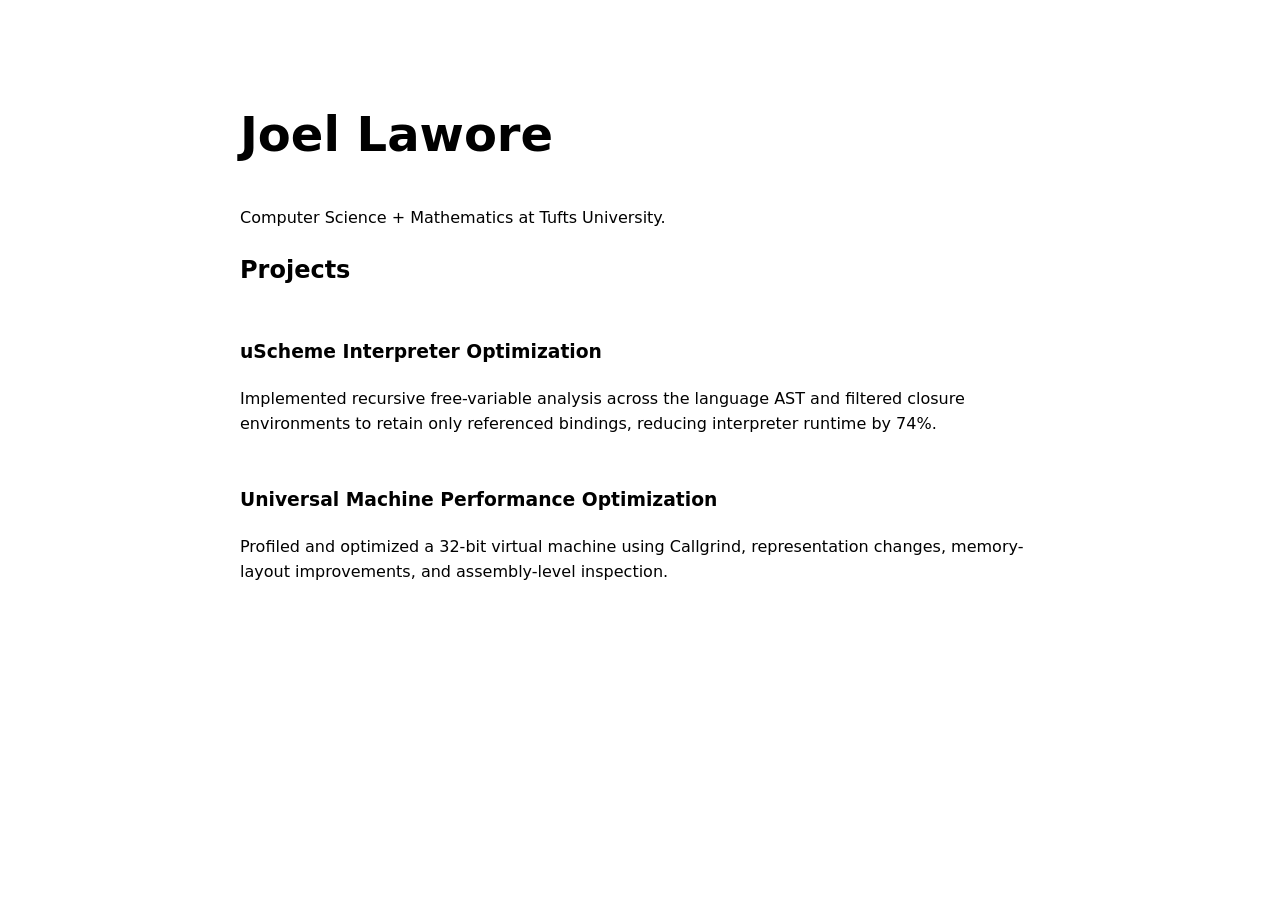
==== index.html @ f73a556d "Create portfolio site" ====
<!DOCTYPE html>
<html lang="en">
<head>
    <meta charset="UTF-8">
    <meta name="viewport" content="width=device-width, initial-scale=1.0">
    <title>Joel Lawore</title>
    <link rel="stylesheet" href="styles.css">
</head>

<body>
    <main>
        <h1>Joel Lawore</h1>
        <p>Computer Science + Mathematics at Tufts University.</p>

        <h2>Projects</h2>

        <article>
            <h3>uScheme Interpreter Optimization</h3>
            <p>
                Implemented recursive free-variable analysis across the language
                AST and filtered closure environments to retain only referenced
                bindings, reducing interpreter runtime by 74%.
            </p>
        </article>

        <article>
            <h3>Universal Machine Performance Optimization</h3>
            <p>
                Profiled and optimized a 32-bit virtual machine using Callgrind,
                representation changes, memory-layout improvements, and
                assembly-level inspection.
            </p>
        </article>
    </main>
</body>
</html>
---- styles.css ----
body {
    font-family: system-ui, sans-serif;
    max-width: 800px;
    margin: 0 auto;
    padding: 64px 24px;
    line-height: 1.6;
}

h1 {
    font-size: 3rem;
}

article {
    margin: 48px 0;
}
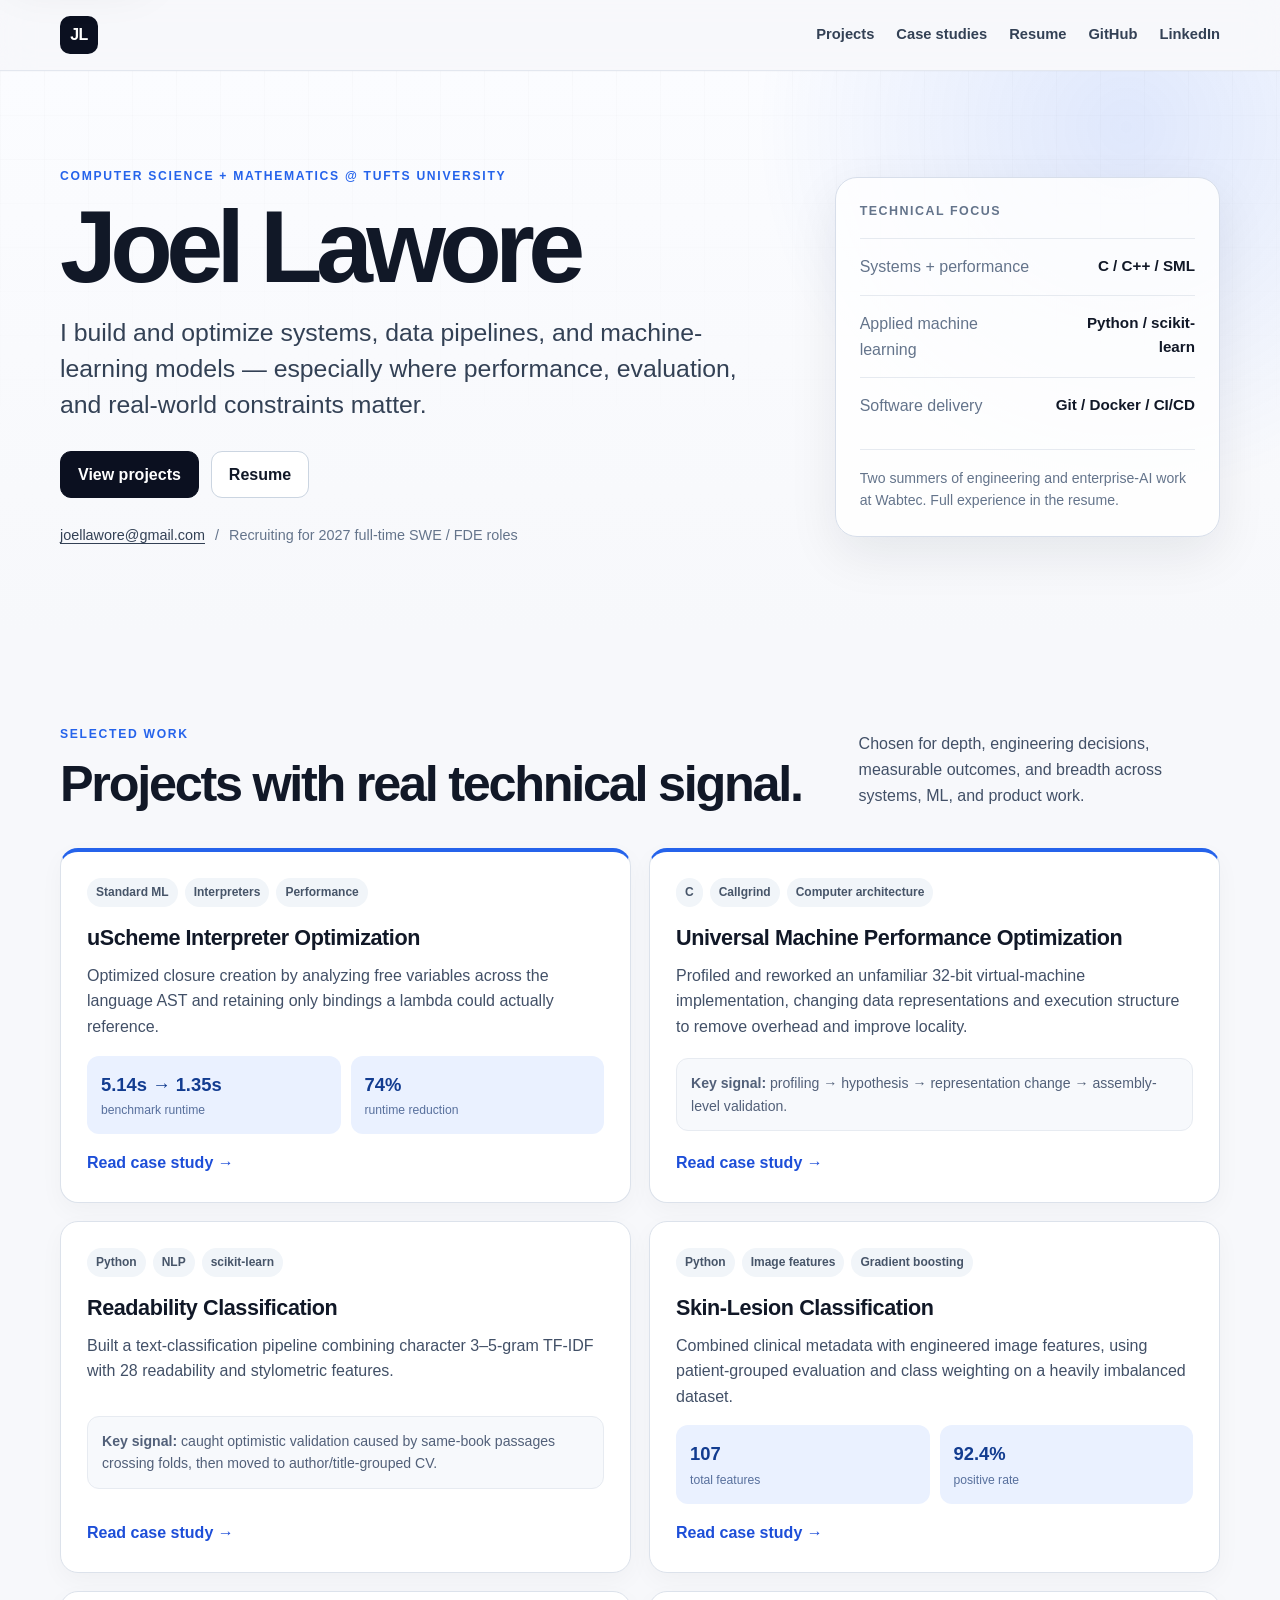
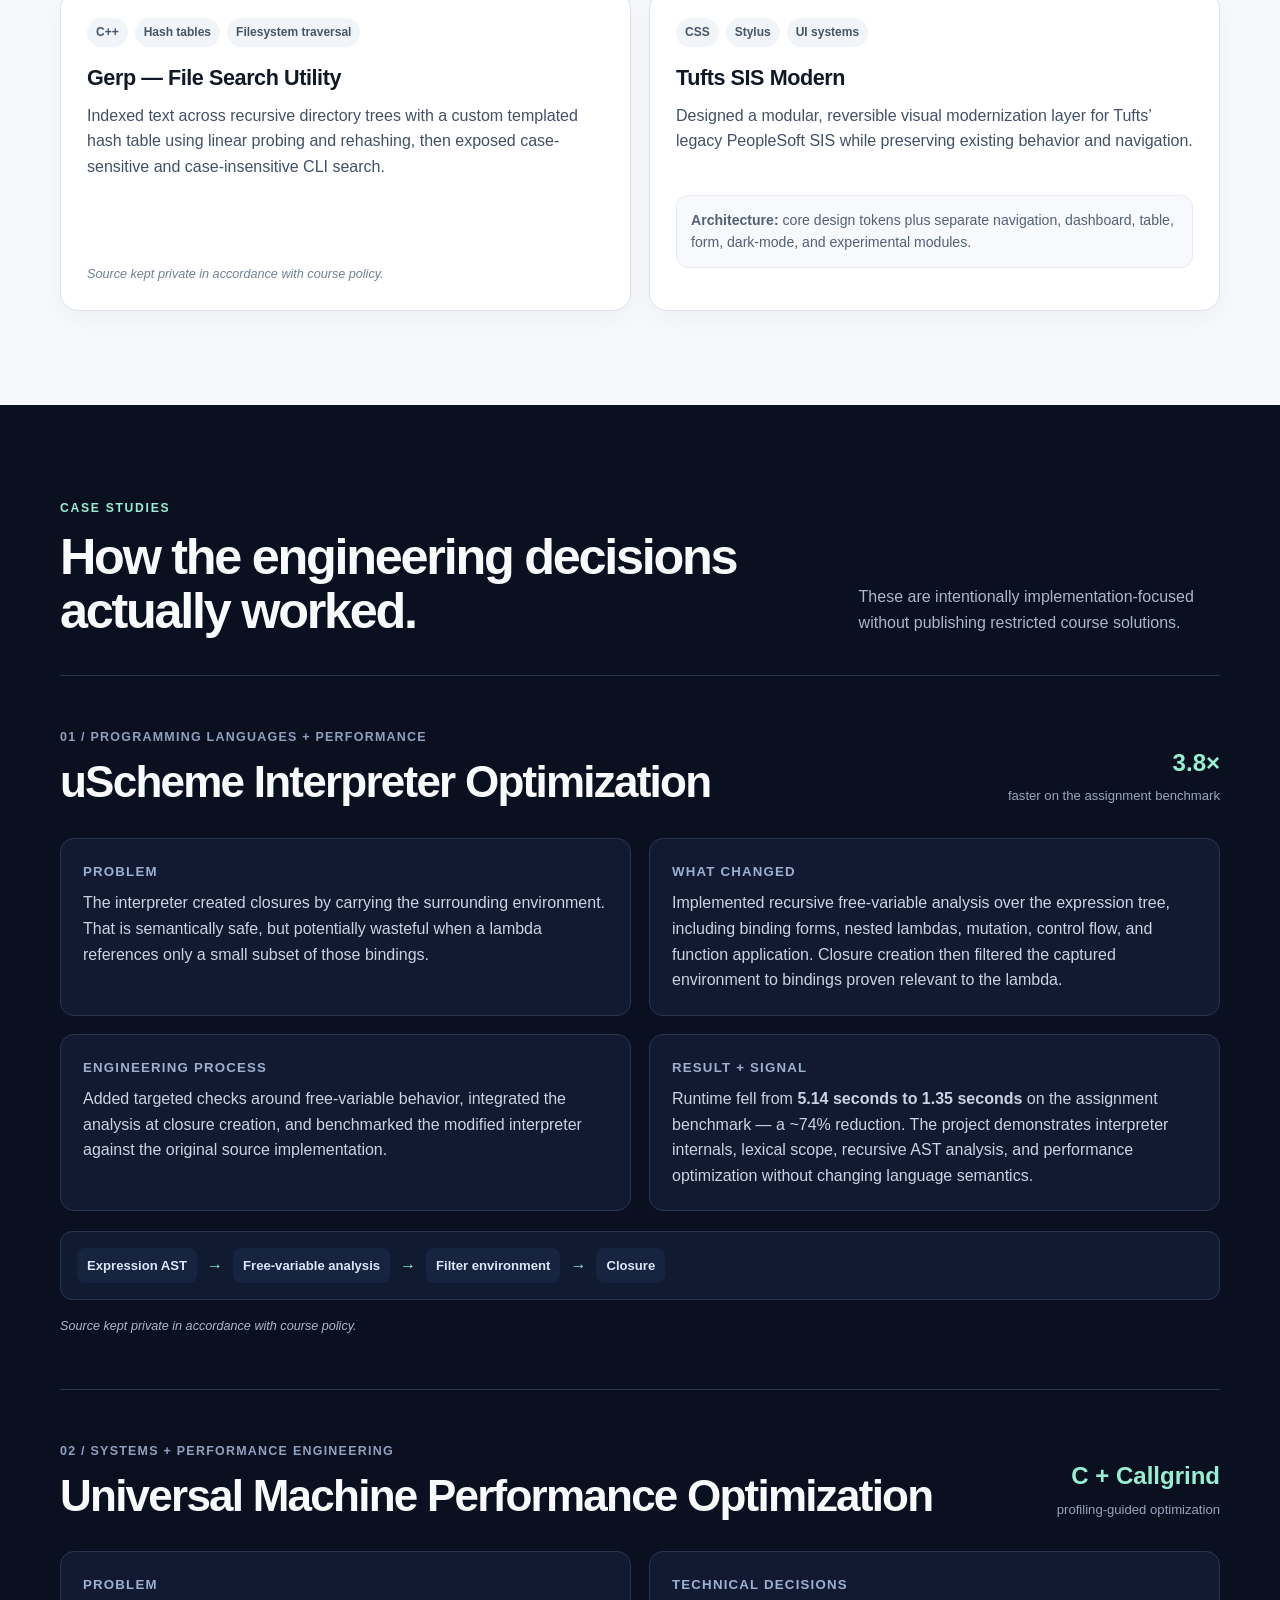
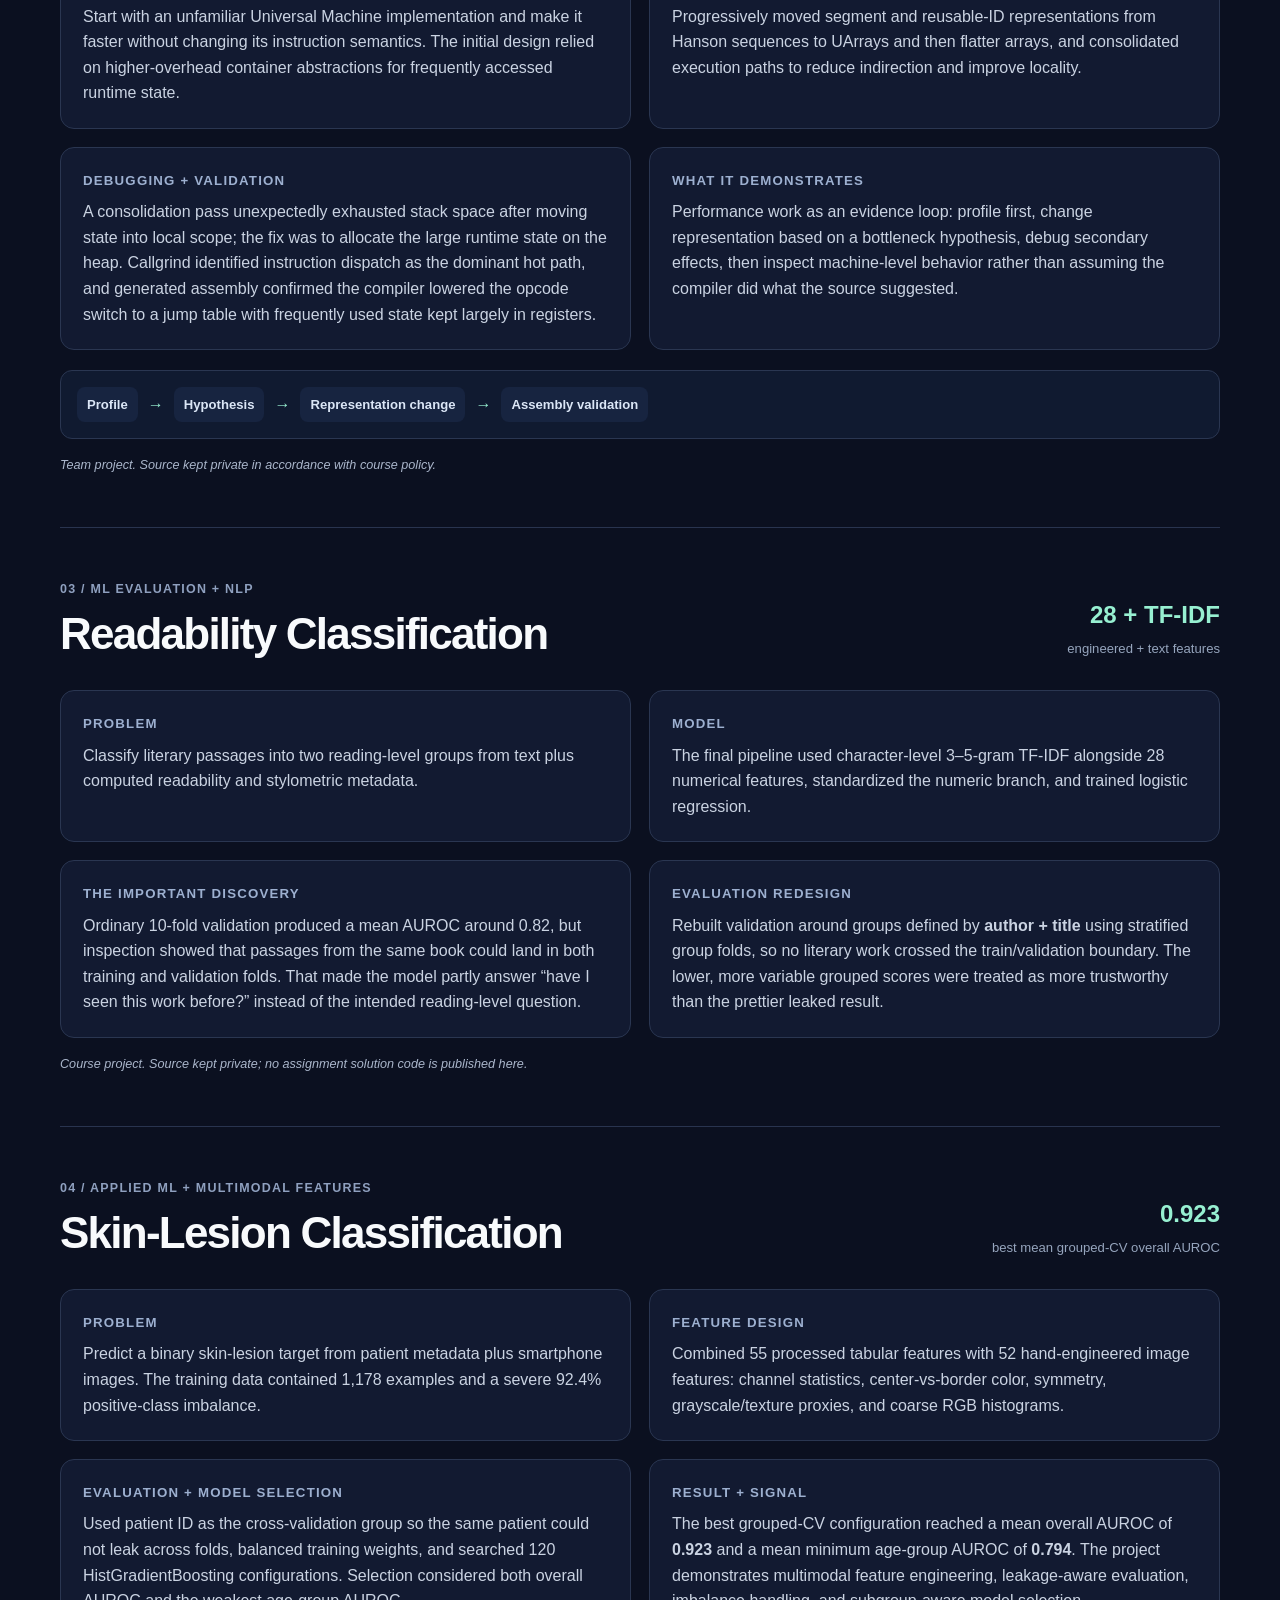
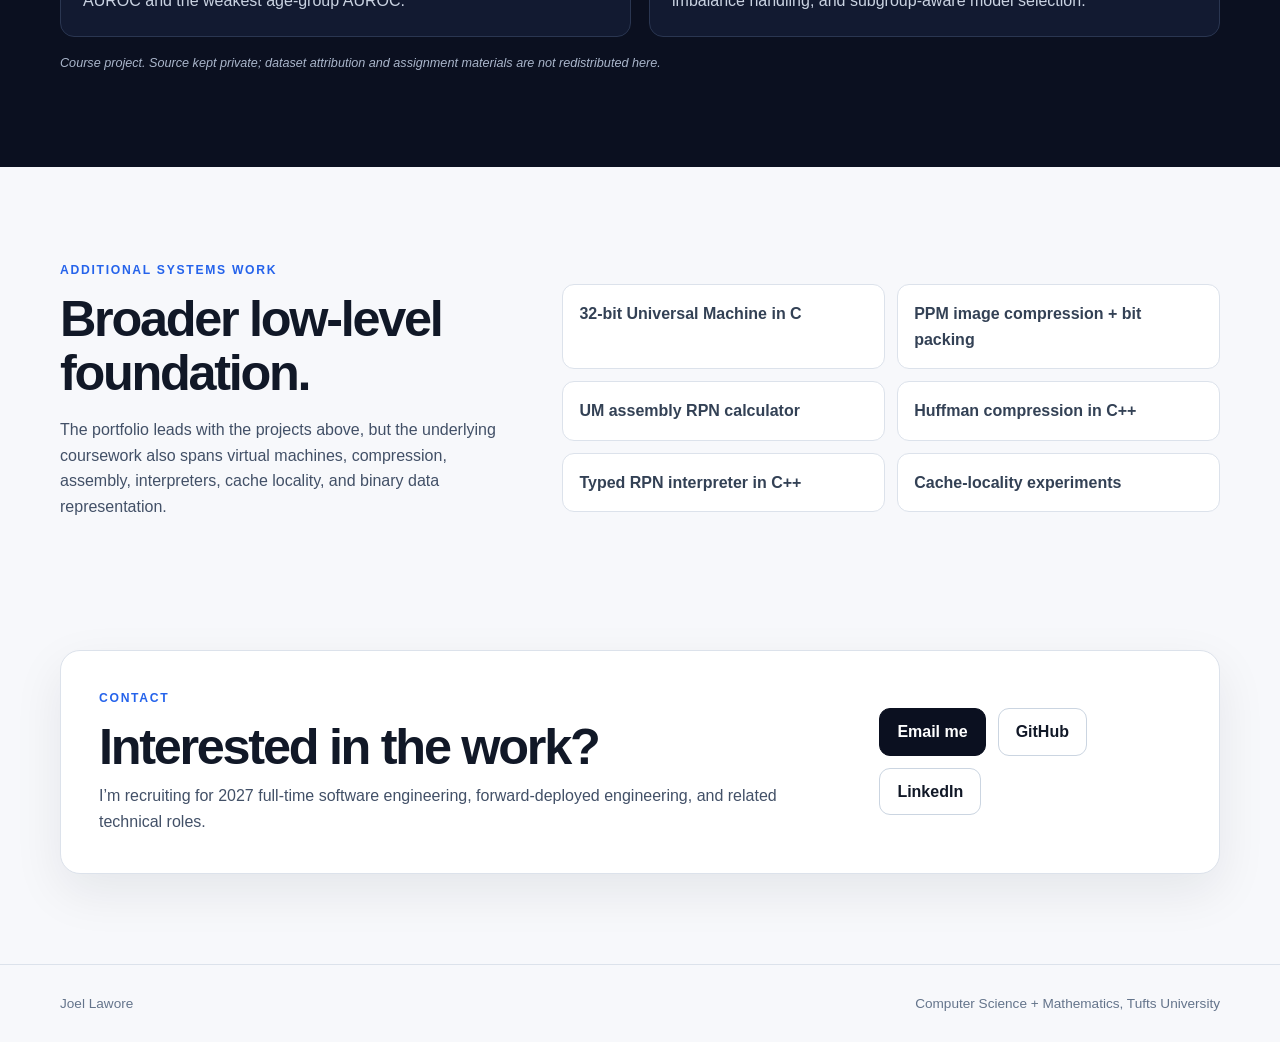
==== commit f85fbb55: "v1" ====
--- a/index.html
+++ b/index.html
@@ -1,36 +1,336 @@
-<!DOCTYPE html>
+<!doctype html>
 <html lang="en">
 <head>
-    <meta charset="UTF-8">
-    <meta name="viewport" content="width=device-width, initial-scale=1.0">
-    <title>Joel Lawore</title>
-    <link rel="stylesheet" href="styles.css">
+  <meta charset="utf-8" />
+  <meta name="viewport" content="width=device-width, initial-scale=1" />
+  <meta name="description" content="Joel Lawore — Computer Science + Mathematics at Tufts University. Selected work in systems, performance engineering, machine learning, and software development." />
+  <meta name="theme-color" content="#0b1020" />
+  <title>Joel Lawore — Technical Portfolio</title>
+  <link rel="icon" href="assets/favicon.svg" type="image/svg+xml" />
+  <link rel="stylesheet" href="styles.css" />
 </head>
-
 <body>
-    <main>
-        <h1>Joel Lawore</h1>
-        <p>Computer Science + Mathematics at Tufts University.</p>
-
-        <h2>Projects</h2>
-
-        <article>
+  <a class="skip-link" href="#main">Skip to content</a>
+
+  <header class="site-header">
+    <div class="shell header-inner">
+      <a class="brand" href="#top" aria-label="Joel Lawore home">JL</a>
+      <nav class="nav" aria-label="Primary navigation">
+        <a href="#projects">Projects</a>
+        <a href="#case-studies">Case studies</a>
+        <a href="assets/joel-lawore-resume.pdf">Resume</a>
+        <a href="https://github.com/joellawore" rel="me">GitHub</a>
+        <a href="https://www.linkedin.com/in/joellawore" rel="me">LinkedIn</a>
+      </nav>
+    </div>
+  </header>
+
+  <main id="main">
+    <section class="hero" id="top">
+      <div class="shell hero-grid">
+        <div class="hero-copy">
+          <p class="eyebrow">Computer Science + Mathematics @ Tufts University</p>
+          <h1>Joel Lawore</h1>
+          <p class="lede">I build and optimize systems, data pipelines, and machine-learning models — especially where performance, evaluation, and real-world constraints matter.</p>
+          <div class="hero-actions" aria-label="Portfolio links">
+            <a class="button button-primary" href="#projects">View projects</a>
+            <a class="button" href="assets/joel-lawore-resume.pdf">Resume</a>
+          </div>
+          <div class="contact-row">
+            <a href="mailto:joellawore@gmail.com">joellawore@gmail.com</a>
+            <span aria-hidden="true">/</span>
+            <span>Recruiting for 2027 full-time SWE / FDE roles</span>
+          </div>
+        </div>
+
+        <aside class="signal-panel" aria-label="Technical focus">
+          <p class="signal-label">Technical focus</p>
+          <div class="signal-item">
+            <span>Systems + performance</span>
+            <strong>C / C++ / SML</strong>
+          </div>
+          <div class="signal-item">
+            <span>Applied machine learning</span>
+            <strong>Python / scikit-learn</strong>
+          </div>
+          <div class="signal-item">
+            <span>Software delivery</span>
+            <strong>Git / Docker / CI/CD</strong>
+          </div>
+          <p class="signal-note">Two summers of engineering and enterprise-AI work at Wabtec. Full experience in the resume.</p>
+        </aside>
+      </div>
+    </section>
+
+    <section class="section" id="projects">
+      <div class="shell">
+        <div class="section-heading">
+          <div>
+            <p class="eyebrow">Selected work</p>
+            <h2>Projects with real technical signal.</h2>
+          </div>
+          <p>Chosen for depth, engineering decisions, measurable outcomes, and breadth across systems, ML, and product work.</p>
+        </div>
+
+        <div class="project-grid">
+          <article class="project-card project-card-featured">
+            <div class="project-meta">
+              <span class="tag">Standard ML</span>
+              <span class="tag">Interpreters</span>
+              <span class="tag">Performance</span>
+            </div>
             <h3>uScheme Interpreter Optimization</h3>
-            <p>
-                Implemented recursive free-variable analysis across the language
-                AST and filtered closure environments to retain only referenced
-                bindings, reducing interpreter runtime by 74%.
-            </p>
+            <p>Optimized closure creation by analyzing free variables across the language AST and retaining only bindings a lambda could actually reference.</p>
+            <div class="metric-row" aria-label="Project result">
+              <div><strong>5.14s → 1.35s</strong><span>benchmark runtime</span></div>
+              <div><strong>74%</strong><span>runtime reduction</span></div>
+            </div>
+            <a class="text-link" href="#uscheme">Read case study <span aria-hidden="true">→</span></a>
+          </article>
+
+          <article class="project-card project-card-featured">
+            <div class="project-meta">
+              <span class="tag">C</span>
+              <span class="tag">Callgrind</span>
+              <span class="tag">Computer architecture</span>
+            </div>
+            <h3>Universal Machine Performance Optimization</h3>
+            <p>Profiled and reworked an unfamiliar 32-bit virtual-machine implementation, changing data representations and execution structure to remove overhead and improve locality.</p>
+            <div class="highlight-line"><strong>Key signal:</strong> profiling → hypothesis → representation change → assembly-level validation.</div>
+            <a class="text-link" href="#um-profile">Read case study <span aria-hidden="true">→</span></a>
+          </article>
+
+          <article class="project-card">
+            <div class="project-meta">
+              <span class="tag">Python</span>
+              <span class="tag">NLP</span>
+              <span class="tag">scikit-learn</span>
+            </div>
+            <h3>Readability Classification</h3>
+            <p>Built a text-classification pipeline combining character 3–5-gram TF-IDF with 28 readability and stylometric features.</p>
+            <div class="highlight-line"><strong>Key signal:</strong> caught optimistic validation caused by same-book passages crossing folds, then moved to author/title-grouped CV.</div>
+            <a class="text-link" href="#readability">Read case study <span aria-hidden="true">→</span></a>
+          </article>
+
+          <article class="project-card">
+            <div class="project-meta">
+              <span class="tag">Python</span>
+              <span class="tag">Image features</span>
+              <span class="tag">Gradient boosting</span>
+            </div>
+            <h3>Skin-Lesion Classification</h3>
+            <p>Combined clinical metadata with engineered image features, using patient-grouped evaluation and class weighting on a heavily imbalanced dataset.</p>
+            <div class="metric-row compact">
+              <div><strong>107</strong><span>total features</span></div>
+              <div><strong>92.4%</strong><span>positive rate</span></div>
+            </div>
+            <a class="text-link" href="#skin-lesion">Read case study <span aria-hidden="true">→</span></a>
+          </article>
+
+          <article class="project-card">
+            <div class="project-meta">
+              <span class="tag">C++</span>
+              <span class="tag">Hash tables</span>
+              <span class="tag">Filesystem traversal</span>
+            </div>
+            <h3>Gerp — File Search Utility</h3>
+            <p>Indexed text across recursive directory trees with a custom templated hash table using linear probing and rehashing, then exposed case-sensitive and case-insensitive CLI search.</p>
+            <p class="privacy-note">Source kept private in accordance with course policy.</p>
+          </article>
+
+          <article class="project-card">
+            <div class="project-meta">
+              <span class="tag">CSS</span>
+              <span class="tag">Stylus</span>
+              <span class="tag">UI systems</span>
+            </div>
+            <h3>Tufts SIS Modern</h3>
+            <p>Designed a modular, reversible visual modernization layer for Tufts’ legacy PeopleSoft SIS while preserving existing behavior and navigation.</p>
+            <div class="highlight-line"><strong>Architecture:</strong> core design tokens plus separate navigation, dashboard, table, form, dark-mode, and experimental modules.</div>
+          </article>
+        </div>
+      </div>
+    </section>
+
+    <section class="section section-dark" id="case-studies">
+      <div class="shell">
+        <div class="section-heading on-dark">
+          <div>
+            <p class="eyebrow">Case studies</p>
+            <h2>How the engineering decisions actually worked.</h2>
+          </div>
+          <p>These are intentionally implementation-focused without publishing restricted course solutions.</p>
+        </div>
+
+        <article class="case-study" id="uscheme">
+          <div class="case-title">
+            <div>
+              <p class="case-kicker">01 / Programming languages + performance</p>
+              <h3>uScheme Interpreter Optimization</h3>
+            </div>
+            <div class="case-stat"><strong>3.8×</strong><span>faster on the assignment benchmark</span></div>
+          </div>
+
+          <div class="case-grid">
+            <div>
+              <h4>Problem</h4>
+              <p>The interpreter created closures by carrying the surrounding environment. That is semantically safe, but potentially wasteful when a lambda references only a small subset of those bindings.</p>
+            </div>
+            <div>
+              <h4>What changed</h4>
+              <p>Implemented recursive free-variable analysis over the expression tree, including binding forms, nested lambdas, mutation, control flow, and function application. Closure creation then filtered the captured environment to bindings proven relevant to the lambda.</p>
+            </div>
+            <div>
+              <h4>Engineering process</h4>
+              <p>Added targeted checks around free-variable behavior, integrated the analysis at closure creation, and benchmarked the modified interpreter against the original source implementation.</p>
+            </div>
+            <div>
+              <h4>Result + signal</h4>
+              <p>Runtime fell from <strong>5.14 seconds to 1.35 seconds</strong> on the assignment benchmark — a ~74% reduction. The project demonstrates interpreter internals, lexical scope, recursive AST analysis, and performance optimization without changing language semantics.</p>
+            </div>
+          </div>
+
+          <div class="flow" role="img" aria-label="Expression AST flows through free-variable analysis, environment filtering, then optimized closure creation">
+            <span>Expression AST</span><i>→</i><span>Free-variable analysis</span><i>→</i><span>Filter environment</span><i>→</i><span>Closure</span>
+          </div>
+          <p class="privacy-note on-dark-note">Source kept private in accordance with course policy.</p>
         </article>
 
-        <article>
-            <h3>Universal Machine Performance Optimization</h3>
-            <p>
-                Profiled and optimized a 32-bit virtual machine using Callgrind,
-                representation changes, memory-layout improvements, and
-                assembly-level inspection.
-            </p>
+        <article class="case-study" id="um-profile">
+          <div class="case-title">
+            <div>
+              <p class="case-kicker">02 / Systems + performance engineering</p>
+              <h3>Universal Machine Performance Optimization</h3>
+            </div>
+            <div class="case-stat"><strong>C + Callgrind</strong><span>profiling-guided optimization</span></div>
+          </div>
+
+          <div class="case-grid">
+            <div>
+              <h4>Problem</h4>
+              <p>Start with an unfamiliar Universal Machine implementation and make it faster without changing its instruction semantics. The initial design relied on higher-overhead container abstractions for frequently accessed runtime state.</p>
+            </div>
+            <div>
+              <h4>Technical decisions</h4>
+              <p>Progressively moved segment and reusable-ID representations from Hanson sequences to UArrays and then flatter arrays, and consolidated execution paths to reduce indirection and improve locality.</p>
+            </div>
+            <div>
+              <h4>Debugging + validation</h4>
+              <p>A consolidation pass unexpectedly exhausted stack space after moving state into local scope; the fix was to allocate the large runtime state on the heap. Callgrind identified instruction dispatch as the dominant hot path, and generated assembly confirmed the compiler lowered the opcode switch to a jump table with frequently used state kept largely in registers.</p>
+            </div>
+            <div>
+              <h4>What it demonstrates</h4>
+              <p>Performance work as an evidence loop: profile first, change representation based on a bottleneck hypothesis, debug secondary effects, then inspect machine-level behavior rather than assuming the compiler did what the source suggested.</p>
+            </div>
+          </div>
+
+          <div class="flow" role="img" aria-label="Profile, form hypothesis, change representation, validate, repeat">
+            <span>Profile</span><i>→</i><span>Hypothesis</span><i>→</i><span>Representation change</span><i>→</i><span>Assembly validation</span>
+          </div>
+          <p class="privacy-note on-dark-note">Team project. Source kept private in accordance with course policy.</p>
         </article>
-    </main>
+
+        <article class="case-study" id="readability">
+          <div class="case-title">
+            <div>
+              <p class="case-kicker">03 / ML evaluation + NLP</p>
+              <h3>Readability Classification</h3>
+            </div>
+            <div class="case-stat"><strong>28 + TF-IDF</strong><span>engineered + text features</span></div>
+          </div>
+
+          <div class="case-grid">
+            <div>
+              <h4>Problem</h4>
+              <p>Classify literary passages into two reading-level groups from text plus computed readability and stylometric metadata.</p>
+            </div>
+            <div>
+              <h4>Model</h4>
+              <p>The final pipeline used character-level 3–5-gram TF-IDF alongside 28 numerical features, standardized the numeric branch, and trained logistic regression.</p>
+            </div>
+            <div>
+              <h4>The important discovery</h4>
+              <p>Ordinary 10-fold validation produced a mean AUROC around 0.82, but inspection showed that passages from the same book could land in both training and validation folds. That made the model partly answer “have I seen this work before?” instead of the intended reading-level question.</p>
+            </div>
+            <div>
+              <h4>Evaluation redesign</h4>
+              <p>Rebuilt validation around groups defined by <strong>author + title</strong> using stratified group folds, so no literary work crossed the train/validation boundary. The lower, more variable grouped scores were treated as more trustworthy than the prettier leaked result.</p>
+            </div>
+          </div>
+          <p class="privacy-note on-dark-note">Course project. Source kept private; no assignment solution code is published here.</p>
+        </article>
+
+        <article class="case-study" id="skin-lesion">
+          <div class="case-title">
+            <div>
+              <p class="case-kicker">04 / Applied ML + multimodal features</p>
+              <h3>Skin-Lesion Classification</h3>
+            </div>
+            <div class="case-stat"><strong>0.923</strong><span>best mean grouped-CV overall AUROC</span></div>
+          </div>
+
+          <div class="case-grid">
+            <div>
+              <h4>Problem</h4>
+              <p>Predict a binary skin-lesion target from patient metadata plus smartphone images. The training data contained 1,178 examples and a severe 92.4% positive-class imbalance.</p>
+            </div>
+            <div>
+              <h4>Feature design</h4>
+              <p>Combined 55 processed tabular features with 52 hand-engineered image features: channel statistics, center-vs-border color, symmetry, grayscale/texture proxies, and coarse RGB histograms.</p>
+            </div>
+            <div>
+              <h4>Evaluation + model selection</h4>
+              <p>Used patient ID as the cross-validation group so the same patient could not leak across folds, balanced training weights, and searched 120 HistGradientBoosting configurations. Selection considered both overall AUROC and the weakest age-group AUROC.</p>
+            </div>
+            <div>
+              <h4>Result + signal</h4>
+              <p>The best grouped-CV configuration reached a mean overall AUROC of <strong>0.923</strong> and a mean minimum age-group AUROC of <strong>0.794</strong>. The project demonstrates multimodal feature engineering, leakage-aware evaluation, imbalance handling, and subgroup-aware model selection.</p>
+            </div>
+          </div>
+          <p class="privacy-note on-dark-note">Course project. Source kept private; dataset attribution and assignment materials are not redistributed here.</p>
+        </article>
+      </div>
+    </section>
+
+    <section class="section" id="more-work">
+      <div class="shell more-grid">
+        <div>
+          <p class="eyebrow">Additional systems work</p>
+          <h2>Broader low-level foundation.</h2>
+          <p class="section-copy">The portfolio leads with the projects above, but the underlying coursework also spans virtual machines, compression, assembly, interpreters, cache locality, and binary data representation.</p>
+        </div>
+        <div class="chip-grid" aria-label="Additional project topics">
+          <span>32-bit Universal Machine in C</span>
+          <span>PPM image compression + bit packing</span>
+          <span>UM assembly RPN calculator</span>
+          <span>Huffman compression in C++</span>
+          <span>Typed RPN interpreter in C++</span>
+          <span>Cache-locality experiments</span>
+        </div>
+      </div>
+    </section>
+
+    <section class="contact-section" id="contact">
+      <div class="shell contact-card">
+        <div>
+          <p class="eyebrow">Contact</p>
+          <h2>Interested in the work?</h2>
+          <p>I’m recruiting for 2027 full-time software engineering, forward-deployed engineering, and related technical roles.</p>
+        </div>
+        <div class="contact-actions">
+          <a class="button button-primary" href="mailto:joellawore@gmail.com">Email me</a>
+          <a class="button" href="https://github.com/joellawore">GitHub</a>
+          <a class="button" href="https://www.linkedin.com/in/joellawore">LinkedIn</a>
+        </div>
+      </div>
+    </section>
+  </main>
+
+  <footer class="site-footer">
+    <div class="shell footer-inner">
+      <span>Joel Lawore</span>
+      <span>Computer Science + Mathematics, Tufts University</span>
+    </div>
+  </footer>
 </body>
-</html>+</html>
--- a/styles.css
+++ b/styles.css
@@ -1,15 +1,233 @@
+:root {
+  --ink: #111827;
+  --ink-soft: #425067;
+  --paper: #f7f8fb;
+  --surface: #ffffff;
+  --line: #dce2eb;
+  --navy: #0b1020;
+  --navy-2: #121a31;
+  --blue: #2563eb;
+  --blue-dark: #1d4ed8;
+  --blue-soft: #eaf1ff;
+  --mint: #97f0d1;
+  --white: #f8fafc;
+  --muted-on-dark: #aab6cb;
+  --max: 1160px;
+  --radius: 18px;
+  --shadow: 0 18px 50px rgba(15, 23, 42, 0.08);
+}
+
+* { box-sizing: border-box; }
+html { scroll-behavior: smooth; }
 body {
-    font-family: system-ui, sans-serif;
-    max-width: 800px;
-    margin: 0 auto;
-    padding: 64px 24px;
-    line-height: 1.6;
-}
-
-h1 {
-    font-size: 3rem;
-}
-
-article {
-    margin: 48px 0;
-}+  margin: 0;
+  font-family: Inter, ui-sans-serif, -apple-system, BlinkMacSystemFont, "Segoe UI", sans-serif;
+  color: var(--ink);
+  background: var(--paper);
+  line-height: 1.6;
+  -webkit-font-smoothing: antialiased;
+}
+
+a { color: inherit; }
+a:focus-visible, button:focus-visible { outline: 3px solid #60a5fa; outline-offset: 4px; border-radius: 6px; }
+
+.skip-link {
+  position: absolute;
+  left: 12px;
+  top: -80px;
+  z-index: 999;
+  background: white;
+  padding: 10px 14px;
+  border-radius: 8px;
+  box-shadow: var(--shadow);
+}
+.skip-link:focus { top: 12px; }
+
+.shell { width: min(calc(100% - 40px), var(--max)); margin-inline: auto; }
+
+.site-header {
+  position: sticky;
+  top: 0;
+  z-index: 50;
+  backdrop-filter: blur(16px);
+  background: color-mix(in srgb, var(--paper) 88%, transparent);
+  border-bottom: 1px solid color-mix(in srgb, var(--line) 70%, transparent);
+}
+.header-inner { min-height: 70px; display: flex; align-items: center; justify-content: space-between; gap: 24px; }
+.brand {
+  display: inline-grid;
+  place-items: center;
+  width: 38px;
+  height: 38px;
+  border-radius: 10px;
+  background: var(--navy);
+  color: white;
+  text-decoration: none;
+  font-weight: 800;
+  letter-spacing: -0.04em;
+}
+.nav { display: flex; align-items: center; gap: 22px; font-size: 0.92rem; font-weight: 650; }
+.nav a { text-decoration: none; color: #334155; }
+.nav a:hover { color: var(--blue); }
+
+.hero {
+  position: relative;
+  overflow: hidden;
+  padding: 96px 0 84px;
+  background:
+    radial-gradient(circle at 88% 10%, rgba(37,99,235,.13), transparent 30%),
+    linear-gradient(180deg, #fbfcff 0%, var(--paper) 100%);
+}
+.hero::before {
+  content: "";
+  position: absolute;
+  inset: 0;
+  pointer-events: none;
+  opacity: .28;
+  background-image:
+    linear-gradient(rgba(15,23,42,.06) 1px, transparent 1px),
+    linear-gradient(90deg, rgba(15,23,42,.06) 1px, transparent 1px);
+  background-size: 44px 44px;
+  mask-image: linear-gradient(to bottom, black, transparent 78%);
+}
+.hero-grid { position: relative; display: grid; grid-template-columns: 1.55fr .85fr; gap: 72px; align-items: center; }
+.eyebrow {
+  margin: 0 0 12px;
+  text-transform: uppercase;
+  letter-spacing: .14em;
+  font-size: .76rem;
+  font-weight: 800;
+  color: var(--blue);
+}
+h1, h2, h3, h4, p { margin-top: 0; }
+h1 { margin-bottom: 18px; font-size: clamp(3.4rem, 8vw, 6.5rem); line-height: .96; letter-spacing: -.065em; }
+h2 { margin-bottom: 0; font-size: clamp(2rem, 4vw, 3.15rem); line-height: 1.06; letter-spacing: -.045em; }
+h3 { margin-bottom: 12px; font-size: 1.35rem; line-height: 1.18; letter-spacing: -.02em; }
+h4 { margin-bottom: 8px; font-size: .83rem; text-transform: uppercase; letter-spacing: .09em; }
+.lede { max-width: 780px; margin-bottom: 28px; font-size: clamp(1.18rem, 2.2vw, 1.55rem); line-height: 1.45; color: #334155; }
+.hero-actions, .contact-actions { display: flex; flex-wrap: wrap; gap: 12px; }
+.button {
+  display: inline-flex;
+  align-items: center;
+  justify-content: center;
+  min-height: 44px;
+  padding: 10px 17px;
+  border: 1px solid #cbd5e1;
+  border-radius: 11px;
+  text-decoration: none;
+  font-weight: 750;
+  background: white;
+  transition: transform .16s ease, box-shadow .16s ease, border-color .16s ease;
+}
+.button:hover { transform: translateY(-1px); border-color: #94a3b8; box-shadow: 0 8px 24px rgba(15,23,42,.07); }
+.button-primary { background: var(--navy); border-color: var(--navy); color: white; }
+.button-primary:hover { border-color: var(--navy); }
+.contact-row { display: flex; flex-wrap: wrap; gap: 10px; margin-top: 26px; font-size: .9rem; color: #64748b; }
+.contact-row a { color: #334155; text-underline-offset: 3px; }
+
+.signal-panel {
+  border: 1px solid #d7deea;
+  border-radius: 22px;
+  background: rgba(255,255,255,.84);
+  box-shadow: var(--shadow);
+  padding: 24px;
+}
+.signal-label { margin-bottom: 16px; color: #64748b; font-size: .78rem; font-weight: 800; text-transform: uppercase; letter-spacing: .12em; }
+.signal-item { padding: 15px 0; border-top: 1px solid #e6eaf0; display: flex; justify-content: space-between; gap: 18px; }
+.signal-item span { color: #64748b; }
+.signal-item strong { text-align: right; font-size: .95rem; }
+.signal-note { margin: 15px 0 0; padding-top: 17px; border-top: 1px solid #e6eaf0; color: #64748b; font-size: .88rem; }
+
+.section { padding: 94px 0; }
+.section-heading { display: grid; grid-template-columns: 1.35fr .65fr; gap: 48px; align-items: end; margin-bottom: 38px; }
+.section-heading > p { margin-bottom: 2px; color: var(--ink-soft); max-width: 470px; }
+.project-grid { display: grid; grid-template-columns: repeat(2, minmax(0, 1fr)); gap: 18px; }
+.project-card {
+  display: flex;
+  flex-direction: column;
+  min-height: 320px;
+  padding: 26px;
+  background: var(--surface);
+  border: 1px solid var(--line);
+  border-radius: var(--radius);
+  box-shadow: 0 8px 24px rgba(15,23,42,.035);
+}
+.project-card-featured { border-top: 4px solid var(--blue); }
+.project-card p { color: var(--ink-soft); }
+.project-meta { display: flex; flex-wrap: wrap; gap: 7px; margin-bottom: 18px; }
+.tag { display: inline-flex; padding: 5px 9px; border-radius: 999px; background: #f1f5f9; color: #475569; font-size: .75rem; font-weight: 750; }
+.metric-row { display: grid; grid-template-columns: repeat(2, 1fr); gap: 10px; margin: auto 0 16px; }
+.metric-row > div { padding: 14px; border-radius: 12px; background: var(--blue-soft); }
+.metric-row strong { display: block; color: #123c90; font-size: 1.15rem; }
+.metric-row span { display: block; margin-top: 2px; color: #58709d; font-size: .76rem; }
+.metric-row.compact { margin-top: auto; }
+.highlight-line { margin: auto 0 16px; padding: 13px 14px; border-radius: 12px; background: #f7f9fc; color: #526079; font-size: .88rem; border: 1px solid #e7ebf1; }
+.text-link { margin-top: auto; color: var(--blue-dark); font-weight: 800; text-decoration: none; }
+.text-link:hover { text-decoration: underline; text-underline-offset: 4px; }
+.privacy-note { margin: auto 0 0; color: #718096 !important; font-size: .79rem; font-style: italic; }
+
+.section-dark { background: var(--navy); color: var(--white); }
+.section-heading.on-dark > p, .on-dark-note { color: var(--muted-on-dark) !important; }
+.section-dark .eyebrow { color: var(--mint); }
+.case-study { padding: 52px 0; border-top: 1px solid #29344f; scroll-margin-top: 72px; }
+.case-study:last-child { padding-bottom: 0; }
+.case-title { display: flex; justify-content: space-between; gap: 32px; align-items: end; margin-bottom: 30px; }
+.case-title h3 { margin-bottom: 0; font-size: clamp(1.75rem, 4vw, 2.75rem); letter-spacing: -.04em; }
+.case-kicker { margin-bottom: 8px; color: #8fa0bf; font-size: .78rem; font-weight: 750; text-transform: uppercase; letter-spacing: .1em; }
+.case-stat { min-width: 190px; text-align: right; }
+.case-stat strong { display: block; color: var(--mint); font-size: 1.5rem; }
+.case-stat span { color: #96a5bd; font-size: .82rem; }
+.case-grid { display: grid; grid-template-columns: repeat(2, minmax(0,1fr)); gap: 18px; }
+.case-grid > div { padding: 22px; border: 1px solid #2a3651; border-radius: 14px; background: var(--navy-2); }
+.case-grid h4 { color: #9db0d0; }
+.case-grid p { margin: 0; color: #cad3e2; }
+.flow { display: flex; flex-wrap: wrap; align-items: center; gap: 10px; margin-top: 20px; padding: 16px; border-radius: 12px; background: #101a30; border: 1px solid #2a3651; }
+.flow span { padding: 7px 10px; border-radius: 8px; background: #172440; color: #dbe6f6; font-size: .82rem; font-weight: 700; }
+.flow i { color: var(--mint); font-style: normal; }
+.on-dark-note { margin-top: 16px; }
+
+.more-grid { display: grid; grid-template-columns: .8fr 1.2fr; gap: 64px; align-items: center; }
+.section-copy { margin-top: 18px; color: var(--ink-soft); }
+.chip-grid { display: grid; grid-template-columns: repeat(2, minmax(0,1fr)); gap: 12px; }
+.chip-grid span { padding: 16px; border: 1px solid var(--line); border-radius: 12px; background: white; font-weight: 700; color: #334155; }
+
+.contact-section { padding: 20px 0 90px; }
+.contact-card { display: flex; align-items: center; justify-content: space-between; gap: 40px; padding: 38px; background: white; border: 1px solid var(--line); border-radius: 20px; box-shadow: var(--shadow); }
+.contact-card h2 { margin-bottom: 10px; }
+.contact-card p:not(.eyebrow) { margin-bottom: 0; color: var(--ink-soft); }
+.site-footer { padding: 28px 0; border-top: 1px solid var(--line); color: #64748b; font-size: .85rem; }
+.footer-inner { display: flex; justify-content: space-between; gap: 20px; }
+
+@media (max-width: 860px) {
+  .nav { gap: 14px; font-size: .84rem; }
+  .nav a:nth-child(2) { display: none; }
+  .hero { padding-top: 70px; }
+  .hero-grid, .section-heading, .more-grid { grid-template-columns: 1fr; gap: 32px; }
+  .signal-panel { max-width: 620px; }
+  .case-title { align-items: start; }
+}
+
+@media (max-width: 680px) {
+  .shell { width: min(calc(100% - 28px), var(--max)); }
+  .site-header { position: static; }
+  .header-inner { min-height: 62px; }
+  .nav { gap: 11px; overflow-x: auto; white-space: nowrap; scrollbar-width: none; }
+  .nav::-webkit-scrollbar { display: none; }
+  .nav a:nth-child(2), .nav a:nth-child(5) { display: none; }
+  .hero { padding: 62px 0 58px; }
+  h1 { font-size: clamp(3rem, 17vw, 5.2rem); }
+  .section { padding: 68px 0; }
+  .project-grid, .case-grid, .chip-grid { grid-template-columns: 1fr; }
+  .project-card { min-height: auto; }
+  .case-title { display: block; }
+  .case-stat { margin-top: 18px; text-align: left; }
+  .contact-card { display: block; padding: 28px; }
+  .contact-actions { margin-top: 24px; }
+  .footer-inner { display: block; }
+  .footer-inner span { display: block; margin: 4px 0; }
+}
+
+@media (prefers-reduced-motion: reduce) {
+  html { scroll-behavior: auto; }
+  *, *::before, *::after { transition: none !important; }
+}
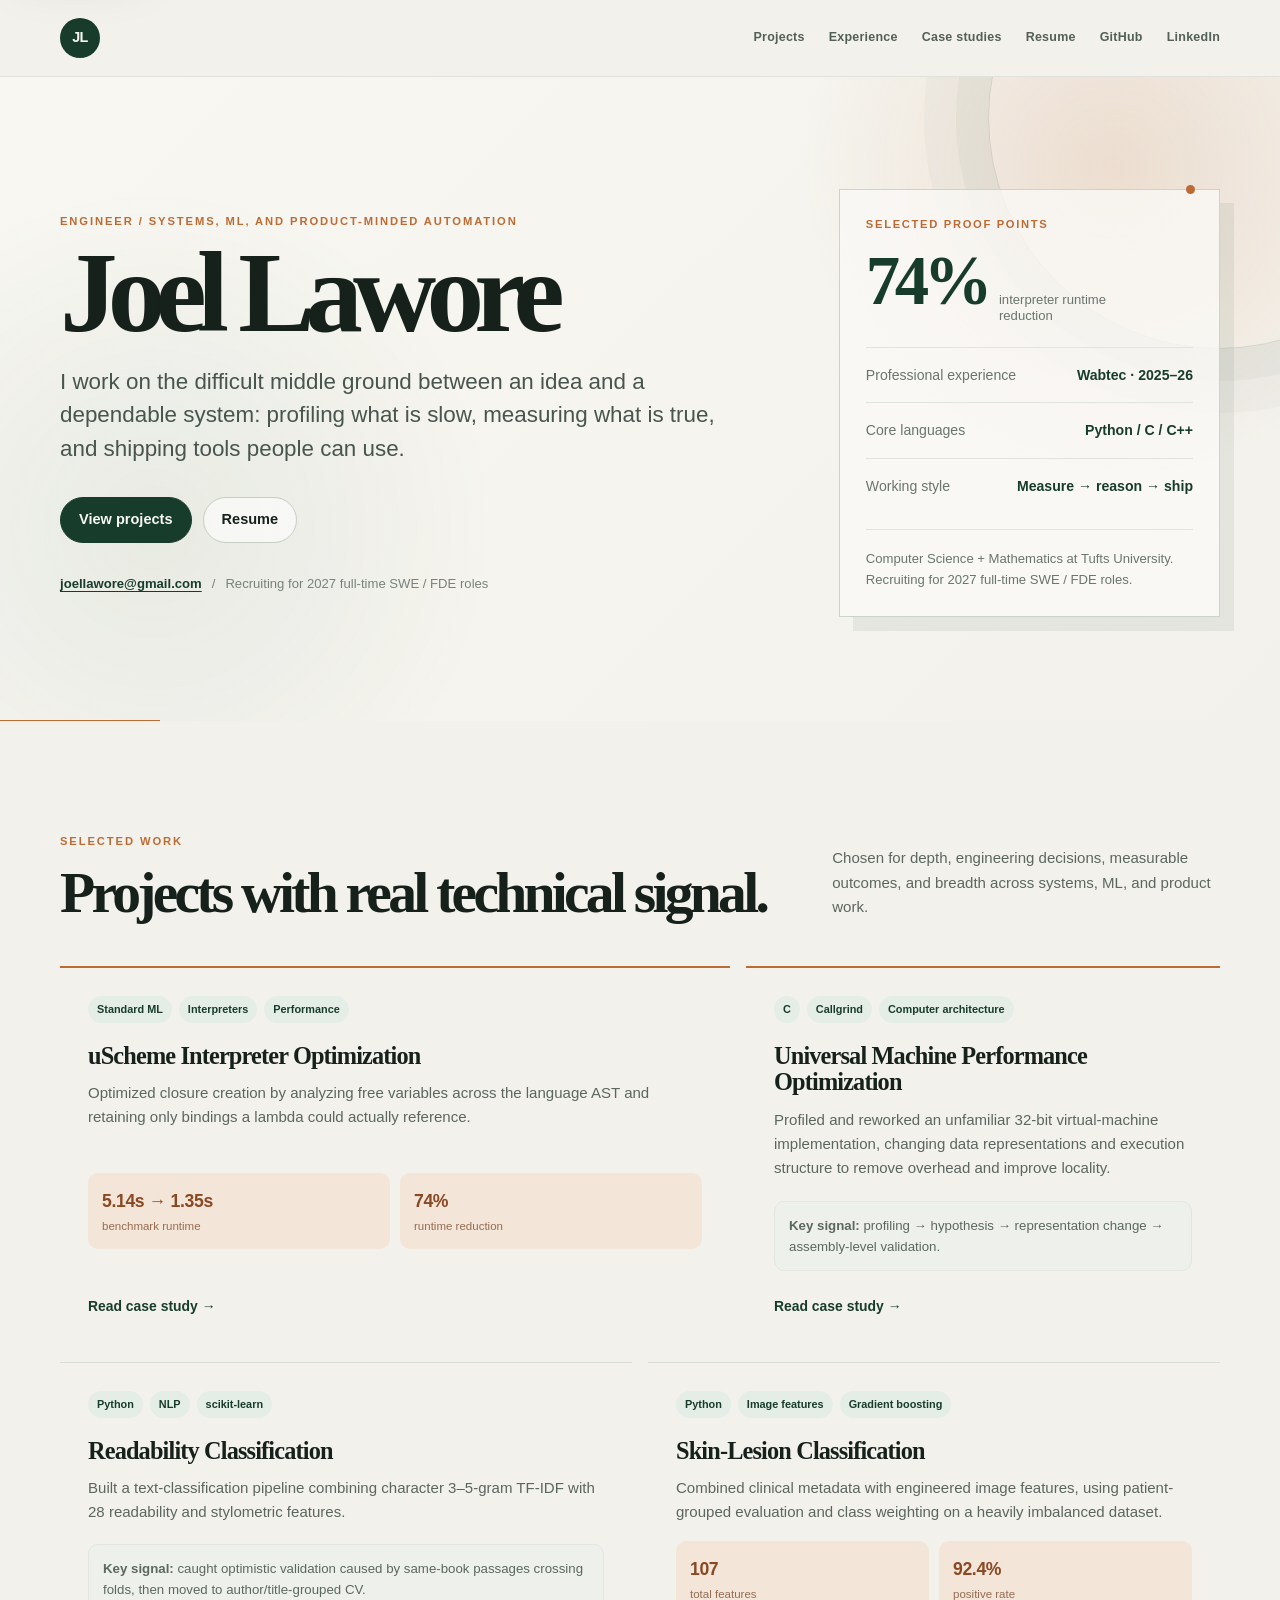
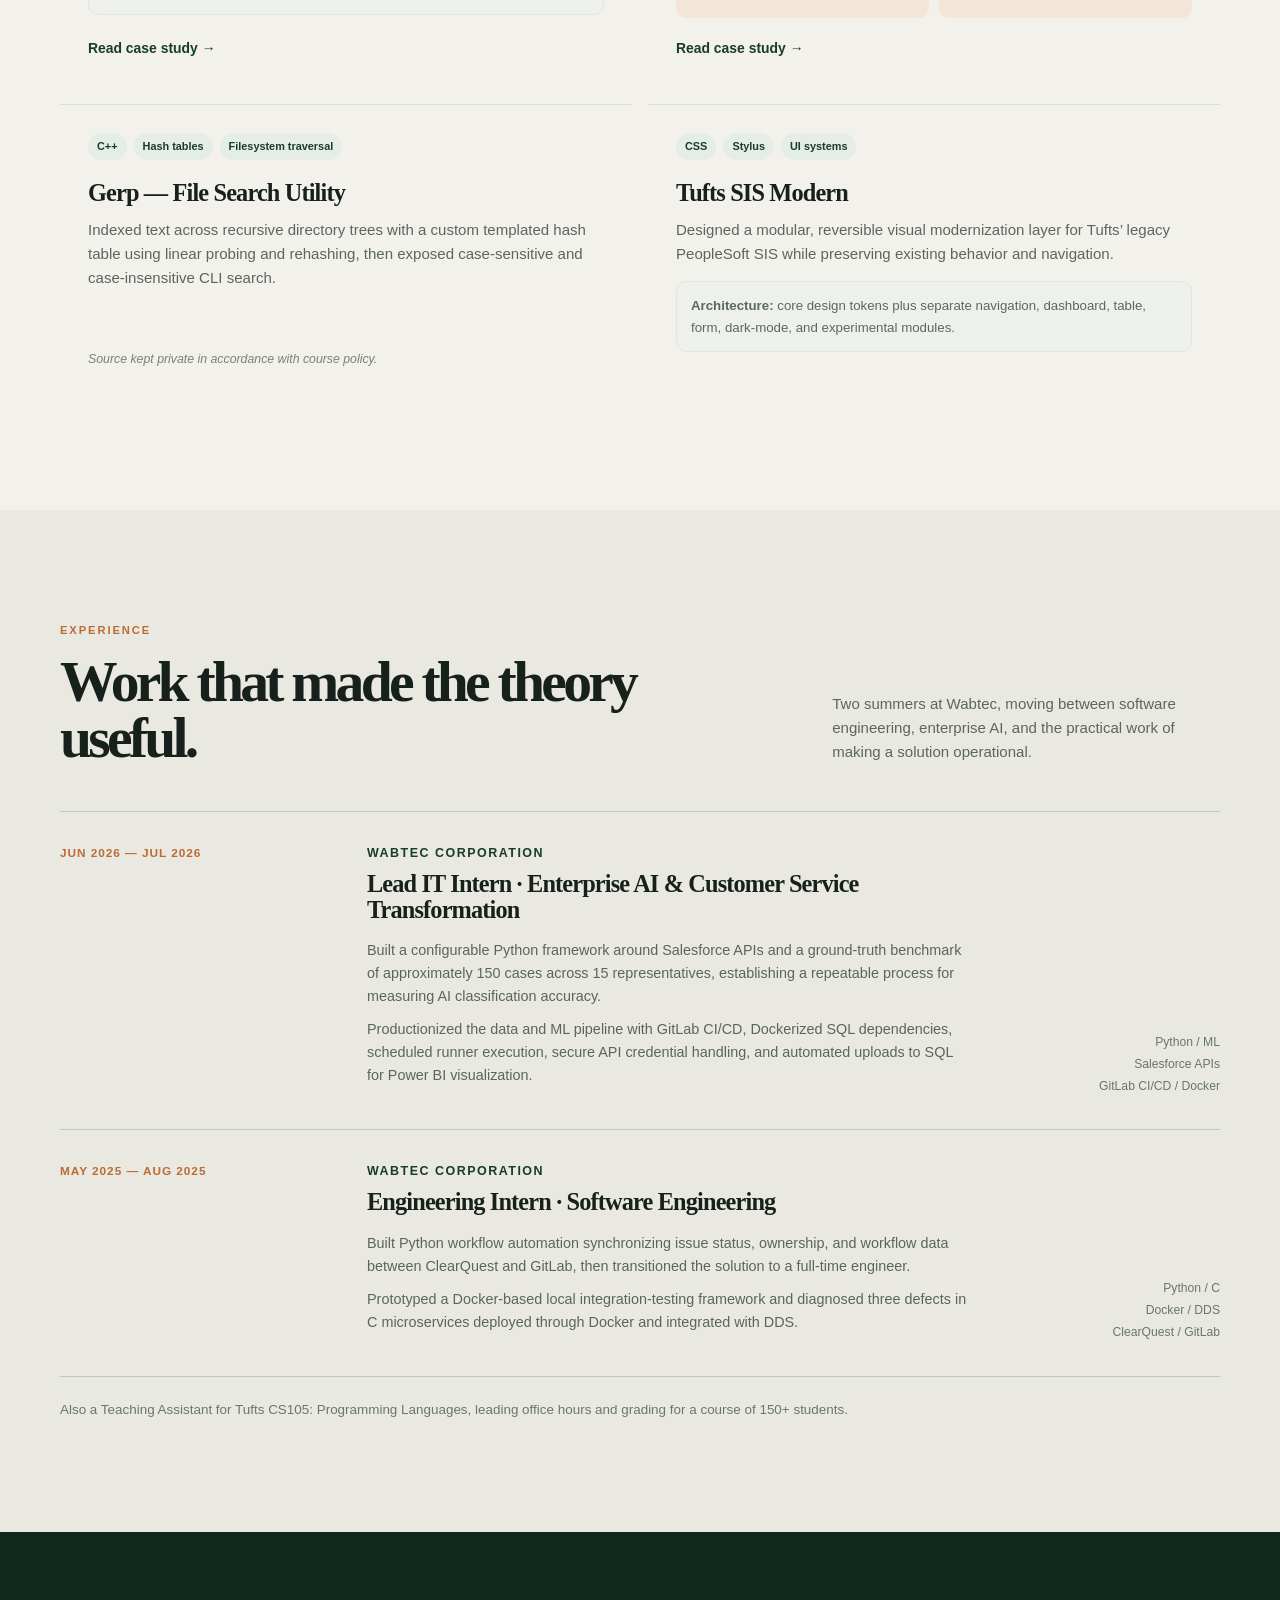
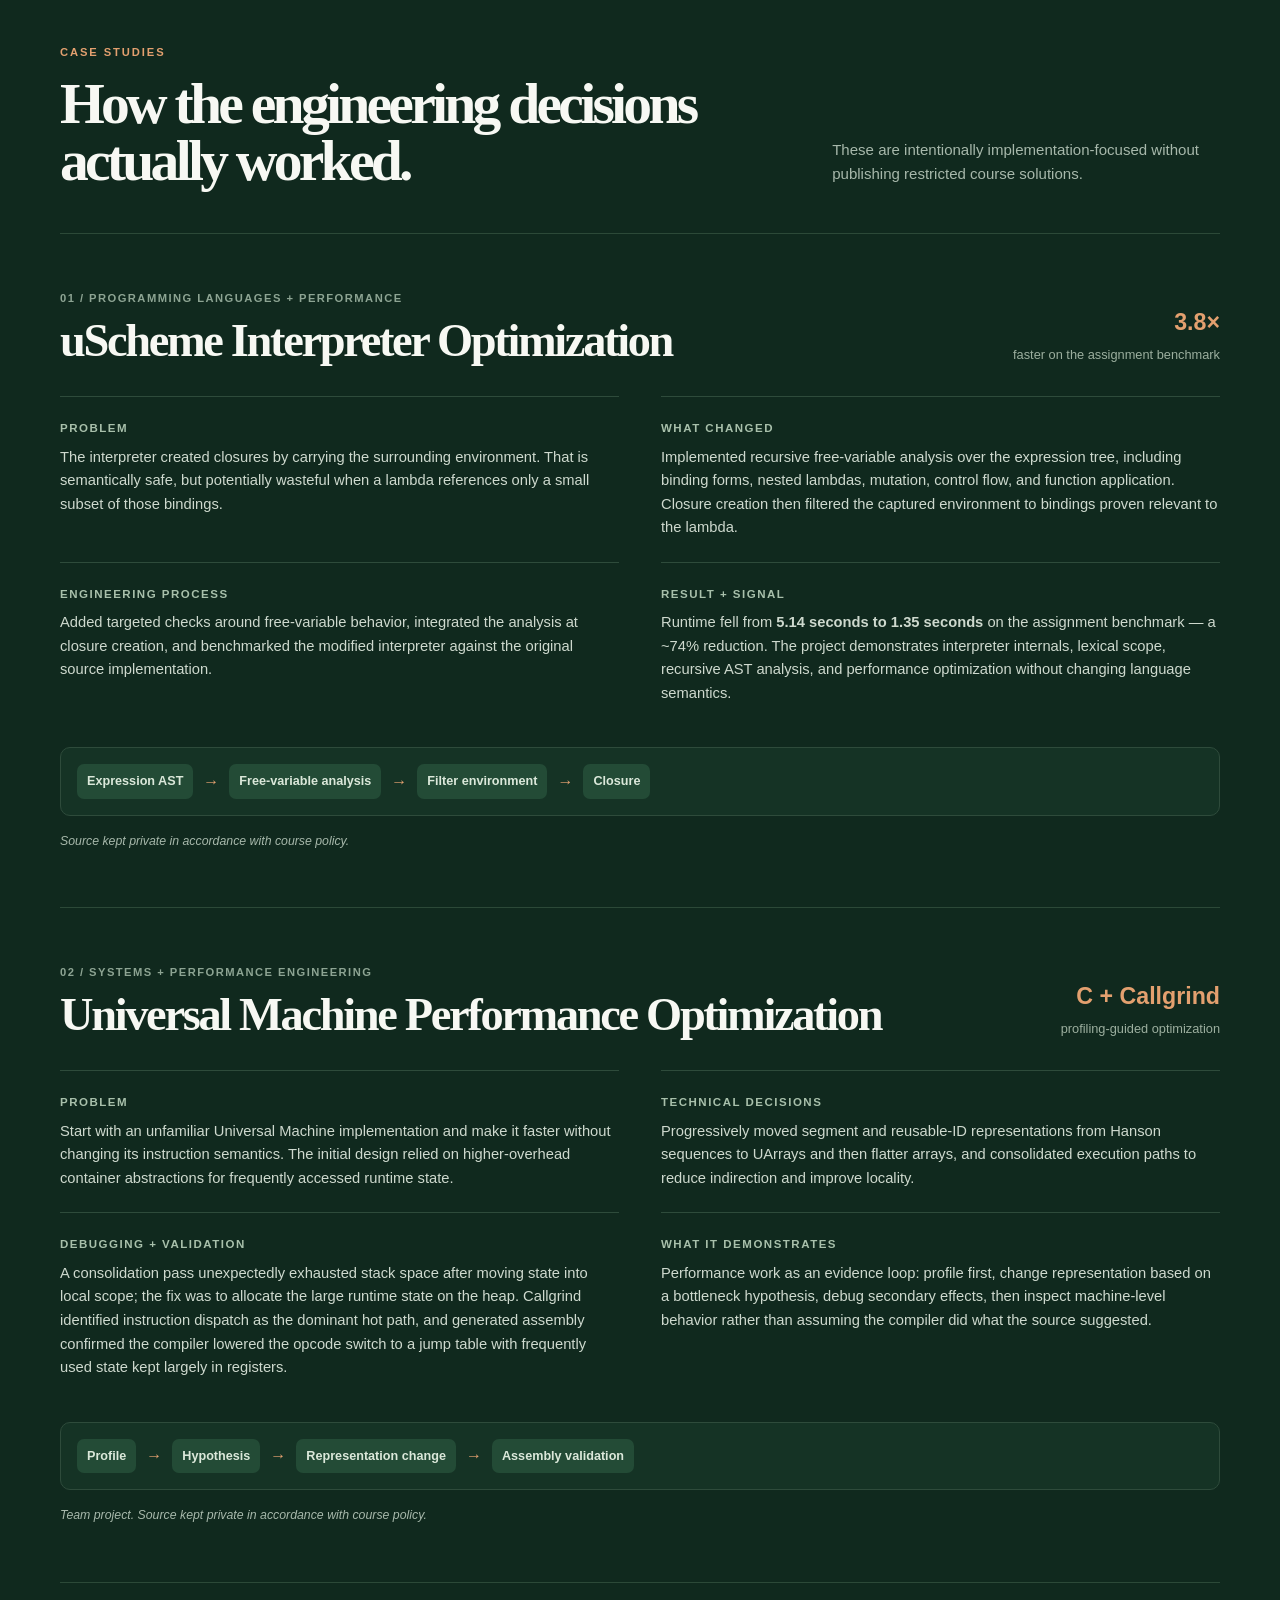
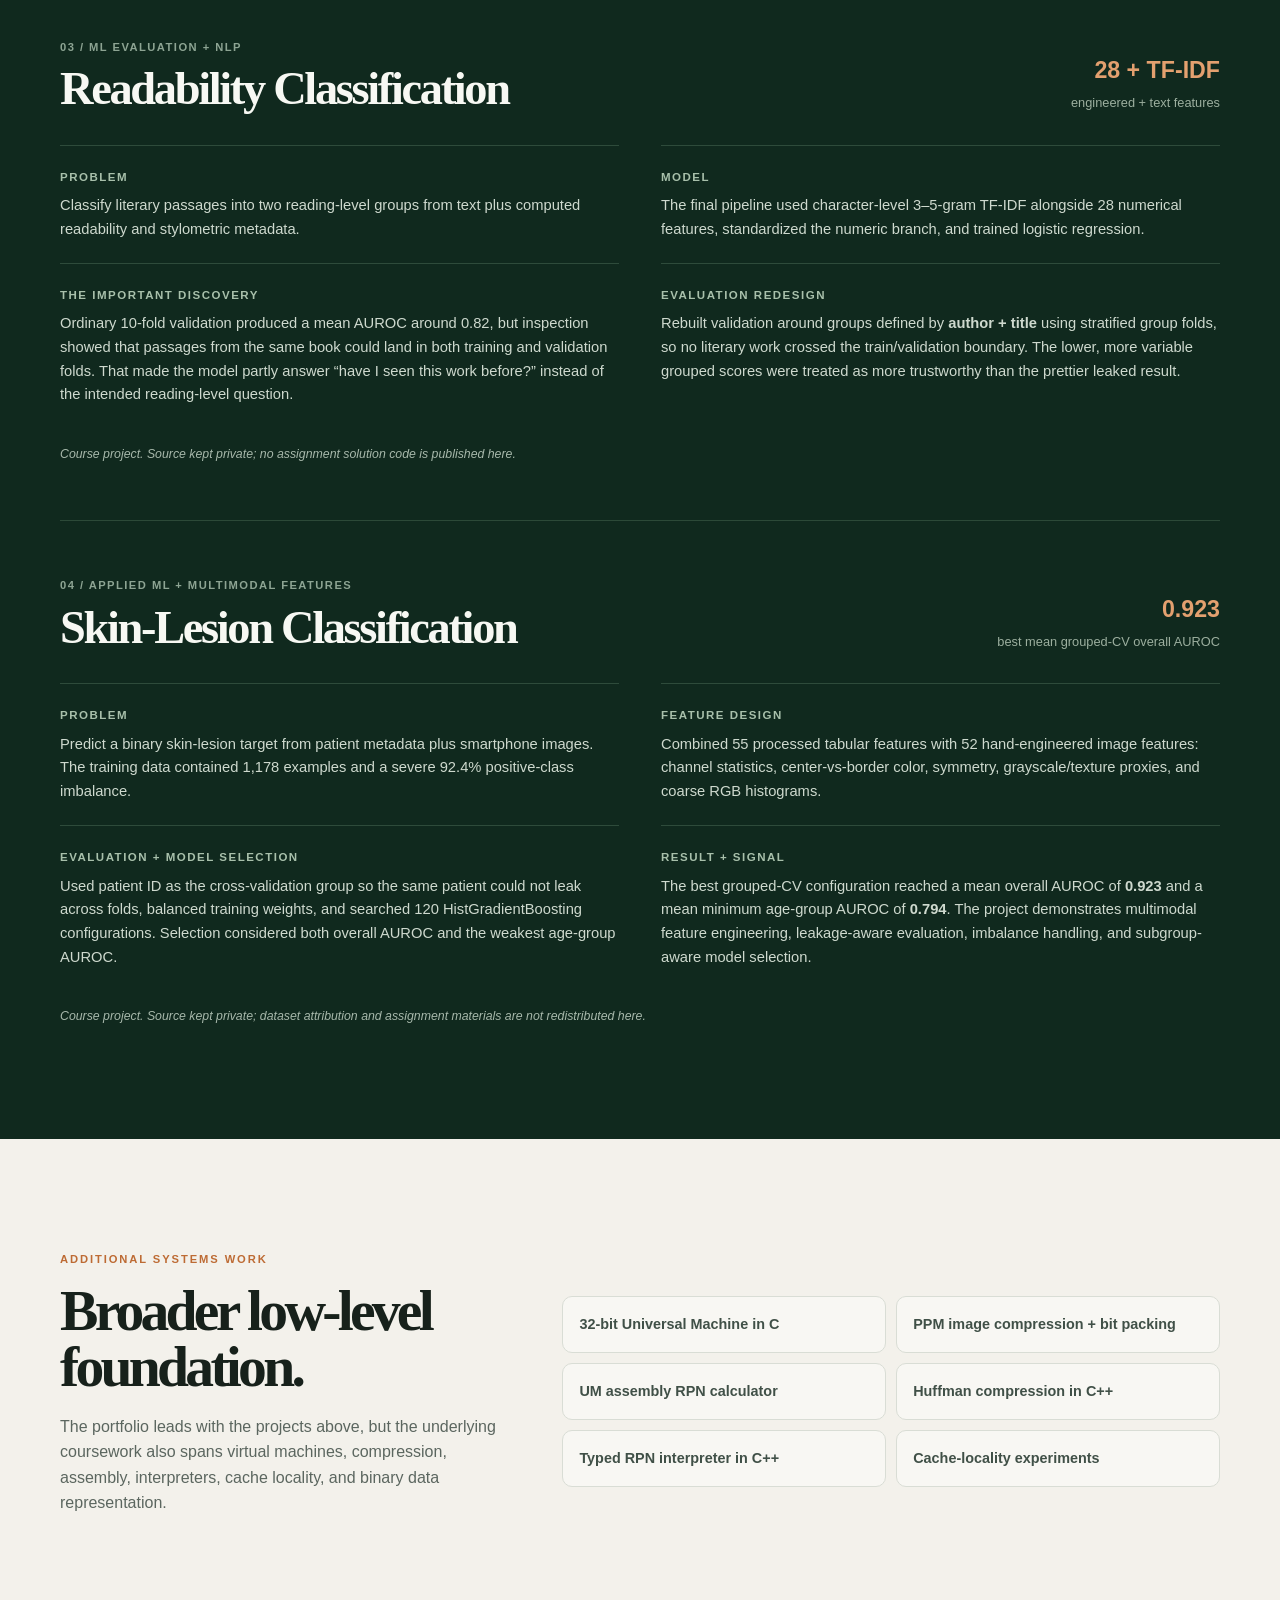
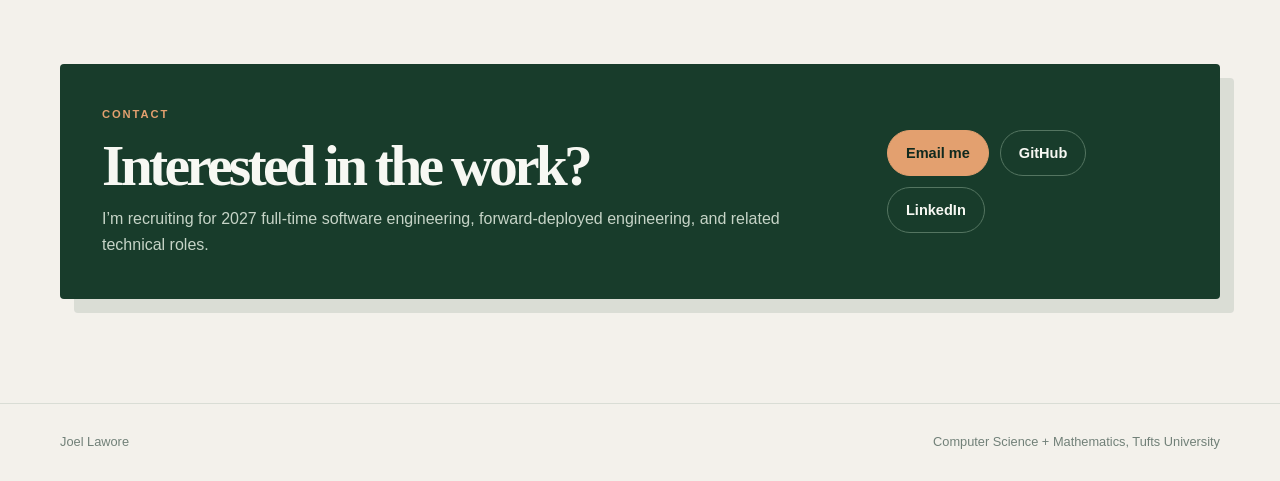
==== commit 651b4141: "Improve frontend aesthetics of the website Enhance the layout and styling in index.html and styles.c" ====
--- a/index.html
+++ b/index.html
@@ -4,7 +4,7 @@
   <meta charset="utf-8" />
   <meta name="viewport" content="width=device-width, initial-scale=1" />
   <meta name="description" content="Joel Lawore — Computer Science + Mathematics at Tufts University. Selected work in systems, performance engineering, machine learning, and software development." />
-  <meta name="theme-color" content="#0b1020" />
+  <meta name="theme-color" content="#10291e" />
   <title>Joel Lawore — Technical Portfolio</title>
   <link rel="icon" href="assets/favicon.svg" type="image/svg+xml" />
   <link rel="stylesheet" href="styles.css" />
@@ -17,6 +17,7 @@
       <a class="brand" href="#top" aria-label="Joel Lawore home">JL</a>
       <nav class="nav" aria-label="Primary navigation">
         <a href="#projects">Projects</a>
+        <a href="#experience">Experience</a>
         <a href="#case-studies">Case studies</a>
         <a href="assets/joel-lawore-resume.pdf">Resume</a>
         <a href="https://github.com/joellawore" rel="me">GitHub</a>
@@ -29,9 +30,9 @@
     <section class="hero" id="top">
       <div class="shell hero-grid">
         <div class="hero-copy">
-          <p class="eyebrow">Computer Science + Mathematics @ Tufts University</p>
+          <p class="eyebrow">Engineer / systems, ML, and product-minded automation</p>
           <h1>Joel Lawore</h1>
-          <p class="lede">I build and optimize systems, data pipelines, and machine-learning models — especially where performance, evaluation, and real-world constraints matter.</p>
+          <p class="lede">I work on the difficult middle ground between an idea and a dependable system: profiling what is slow, measuring what is true, and shipping tools people can use.</p>
           <div class="hero-actions" aria-label="Portfolio links">
             <a class="button button-primary" href="#projects">View projects</a>
             <a class="button" href="assets/joel-lawore-resume.pdf">Resume</a>
@@ -43,21 +44,25 @@
           </div>
         </div>
 
-        <aside class="signal-panel" aria-label="Technical focus">
-          <p class="signal-label">Technical focus</p>
+        <aside class="signal-panel" aria-label="Selected proof points">
+          <p class="signal-label">Selected proof points</p>
+          <div class="proof-point">
+            <strong>74%</strong>
+            <span>interpreter runtime reduction</span>
+          </div>
           <div class="signal-item">
-            <span>Systems + performance</span>
-            <strong>C / C++ / SML</strong>
+            <span>Professional experience</span>
+            <strong>Wabtec · 2025–26</strong>
           </div>
           <div class="signal-item">
-            <span>Applied machine learning</span>
-            <strong>Python / scikit-learn</strong>
+            <span>Core languages</span>
+            <strong>Python / C / C++</strong>
           </div>
           <div class="signal-item">
-            <span>Software delivery</span>
-            <strong>Git / Docker / CI/CD</strong>
-          </div>
-          <p class="signal-note">Two summers of engineering and enterprise-AI work at Wabtec. Full experience in the resume.</p>
+            <span>Working style</span>
+            <strong>Measure → reason → ship</strong>
+          </div>
+          <p class="signal-note">Computer Science + Mathematics at Tufts University. Recruiting for 2027 full-time SWE / FDE roles.</p>
         </aside>
       </div>
     </section>
@@ -149,6 +154,42 @@
             <div class="highlight-line"><strong>Architecture:</strong> core design tokens plus separate navigation, dashboard, table, form, dark-mode, and experimental modules.</div>
           </article>
         </div>
+      </div>
+    </section>
+
+    <section class="section experience-section" id="experience">
+      <div class="shell">
+        <div class="section-heading">
+          <div>
+            <p class="eyebrow">Experience</p>
+            <h2>Work that made the theory useful.</h2>
+          </div>
+          <p>Two summers at Wabtec, moving between software engineering, enterprise AI, and the practical work of making a solution operational.</p>
+        </div>
+
+        <div class="experience-list">
+          <article class="experience-item">
+            <div class="experience-date">Jun 2026 — Jul 2026</div>
+            <div class="experience-body">
+              <p class="experience-company">Wabtec Corporation</p>
+              <h3>Lead IT Intern · Enterprise AI &amp; Customer Service Transformation</h3>
+              <p>Built a configurable Python framework around Salesforce APIs and a ground-truth benchmark of approximately 150 cases across 15 representatives, establishing a repeatable process for measuring AI classification accuracy.</p>
+              <p>Productionized the data and ML pipeline with GitLab CI/CD, Dockerized SQL dependencies, scheduled runner execution, secure API credential handling, and automated uploads to SQL for Power BI visualization.</p>
+            </div>
+            <div class="experience-tools">Python / ML<br />Salesforce APIs<br />GitLab CI/CD / Docker</div>
+          </article>
+          <article class="experience-item">
+            <div class="experience-date">May 2025 — Aug 2025</div>
+            <div class="experience-body">
+              <p class="experience-company">Wabtec Corporation</p>
+              <h3>Engineering Intern · Software Engineering</h3>
+              <p>Built Python workflow automation synchronizing issue status, ownership, and workflow data between ClearQuest and GitLab, then transitioned the solution to a full-time engineer.</p>
+              <p>Prototyped a Docker-based local integration-testing framework and diagnosed three defects in C microservices deployed through Docker and integrated with DDS.</p>
+            </div>
+            <div class="experience-tools">Python / C<br />Docker / DDS<br />ClearQuest / GitLab</div>
+          </article>
+        </div>
+        <p class="experience-footnote">Also a Teaching Assistant for Tufts CS105: Programming Languages, leading office hours and grading for a course of 150+ students.</p>
       </div>
     </section>
 
--- a/styles.css
+++ b/styles.css
@@ -1,20 +1,20 @@
 :root {
-  --ink: #111827;
-  --ink-soft: #425067;
-  --paper: #f7f8fb;
-  --surface: #ffffff;
-  --line: #dce2eb;
-  --navy: #0b1020;
-  --navy-2: #121a31;
-  --blue: #2563eb;
-  --blue-dark: #1d4ed8;
-  --blue-soft: #eaf1ff;
-  --mint: #97f0d1;
-  --white: #f8fafc;
-  --muted-on-dark: #aab6cb;
+  --ink: #17211b;
+  --ink-soft: #5b665f;
+  --paper: #f3f1eb;
+  --surface: #fbfaf7;
+  --surface-strong: #ffffff;
+  --line: #d9ddd5;
+  --forest: #183c2b;
+  --forest-deep: #10291e;
+  --forest-soft: #e4eee6;
+  --ochre: #bd6b34;
+  --ochre-soft: #f3e5d8;
+  --white: #f7f8f3;
+  --muted-on-dark: #a7b8ab;
   --max: 1160px;
-  --radius: 18px;
-  --shadow: 0 18px 50px rgba(15, 23, 42, 0.08);
+  --radius: 16px;
+  --shadow: 0 18px 50px rgba(28, 43, 33, 0.08);
 }
 
 * { box-sizing: border-box; }
@@ -29,199 +29,254 @@
 }
 
 a { color: inherit; }
-a:focus-visible, button:focus-visible { outline: 3px solid #60a5fa; outline-offset: 4px; border-radius: 6px; }
+a:focus-visible, button:focus-visible { outline: 3px solid #d8894d; outline-offset: 4px; border-radius: 6px; }
 
 .skip-link {
   position: absolute;
   left: 12px;
   top: -80px;
   z-index: 999;
-  background: white;
+  background: var(--surface-strong);
   padding: 10px 14px;
   border-radius: 8px;
   box-shadow: var(--shadow);
 }
 .skip-link:focus { top: 12px; }
 
-.shell { width: min(calc(100% - 40px), var(--max)); margin-inline: auto; }
+.shell { width: min(calc(100% - 48px), var(--max)); margin-inline: auto; }
 
 .site-header {
   position: sticky;
   top: 0;
   z-index: 50;
-  backdrop-filter: blur(16px);
-  background: color-mix(in srgb, var(--paper) 88%, transparent);
-  border-bottom: 1px solid color-mix(in srgb, var(--line) 70%, transparent);
-}
-.header-inner { min-height: 70px; display: flex; align-items: center; justify-content: space-between; gap: 24px; }
+  backdrop-filter: blur(18px);
+  background: rgba(243, 241, 235, .88);
+  border-bottom: 1px solid rgba(217, 221, 213, .78);
+}
+.header-inner { min-height: 76px; display: flex; align-items: center; justify-content: space-between; gap: 24px; }
 .brand {
   display: inline-grid;
   place-items: center;
-  width: 38px;
-  height: 38px;
-  border-radius: 10px;
-  background: var(--navy);
-  color: white;
+  width: 40px;
+  height: 40px;
+  border-radius: 50%;
+  background: var(--forest);
+  color: var(--white);
   text-decoration: none;
-  font-weight: 800;
-  letter-spacing: -0.04em;
-}
-.nav { display: flex; align-items: center; gap: 22px; font-size: 0.92rem; font-weight: 650; }
-.nav a { text-decoration: none; color: #334155; }
-.nav a:hover { color: var(--blue); }
+  font-size: .9rem;
+  font-weight: 850;
+  letter-spacing: -.05em;
+}
+.nav { display: flex; align-items: center; gap: 24px; font-size: .78rem; font-weight: 750; letter-spacing: .02em; }
+.nav a { position: relative; text-decoration: none; color: #536057; transition: color .18s ease; }
+.nav a::after { content: ""; position: absolute; left: 0; right: 100%; bottom: -7px; height: 1px; background: var(--ochre); transition: right .2s ease; }
+.nav a:hover { color: var(--ochre); }
+.nav a:hover::after { right: 0; }
 
 .hero {
   position: relative;
   overflow: hidden;
-  padding: 96px 0 84px;
+  padding: 112px 0 104px;
   background:
-    radial-gradient(circle at 88% 10%, rgba(37,99,235,.13), transparent 30%),
-    linear-gradient(180deg, #fbfcff 0%, var(--paper) 100%);
+    radial-gradient(circle at 87% 14%, rgba(189, 107, 52, .16), transparent 25%),
+    radial-gradient(circle at 12% 70%, rgba(52, 103, 70, .08), transparent 28%),
+    linear-gradient(135deg, #f8f7f2 0%, var(--paper) 100%);
 }
 .hero::before {
   content: "";
   position: absolute;
-  inset: 0;
-  pointer-events: none;
-  opacity: .28;
-  background-image:
-    linear-gradient(rgba(15,23,42,.06) 1px, transparent 1px),
-    linear-gradient(90deg, rgba(15,23,42,.06) 1px, transparent 1px);
-  background-size: 44px 44px;
-  mask-image: linear-gradient(to bottom, black, transparent 78%);
-}
-.hero-grid { position: relative; display: grid; grid-template-columns: 1.55fr .85fr; gap: 72px; align-items: center; }
+  width: 460px;
+  height: 460px;
+  right: -170px;
+  top: -190px;
+  border: 1px solid rgba(24, 60, 43, .14);
+  border-radius: 50%;
+  box-shadow: 0 0 0 32px rgba(24, 60, 43, .035), 0 0 0 64px rgba(24, 60, 43, .025);
+}
+.hero::after {
+  content: "";
+  position: absolute;
+  left: 0;
+  bottom: 0;
+  width: 160px;
+  height: 1px;
+  background: var(--ochre);
+}
+.hero-grid { position: relative; display: grid; grid-template-columns: 1.45fr .8fr; gap: 88px; align-items: center; }
+.hero-copy { position: relative; z-index: 1; }
 .eyebrow {
-  margin: 0 0 12px;
+  margin: 0 0 14px;
   text-transform: uppercase;
-  letter-spacing: .14em;
-  font-size: .76rem;
-  font-weight: 800;
-  color: var(--blue);
+  letter-spacing: .17em;
+  font-size: .7rem;
+  font-weight: 850;
+  color: var(--ochre);
 }
 h1, h2, h3, h4, p { margin-top: 0; }
-h1 { margin-bottom: 18px; font-size: clamp(3.4rem, 8vw, 6.5rem); line-height: .96; letter-spacing: -.065em; }
-h2 { margin-bottom: 0; font-size: clamp(2rem, 4vw, 3.15rem); line-height: 1.06; letter-spacing: -.045em; }
-h3 { margin-bottom: 12px; font-size: 1.35rem; line-height: 1.18; letter-spacing: -.02em; }
-h4 { margin-bottom: 8px; font-size: .83rem; text-transform: uppercase; letter-spacing: .09em; }
-.lede { max-width: 780px; margin-bottom: 28px; font-size: clamp(1.18rem, 2.2vw, 1.55rem); line-height: 1.45; color: #334155; }
-.hero-actions, .contact-actions { display: flex; flex-wrap: wrap; gap: 12px; }
+h1 {
+  max-width: 760px;
+  margin-bottom: 24px;
+  font-family: "Iowan Old Style", "Palatino Linotype", "Book Antiqua", Georgia, serif;
+  font-size: clamp(4rem, 9vw, 7.6rem);
+  line-height: .84;
+  letter-spacing: -.085em;
+  font-weight: 700;
+}
+h2 { margin-bottom: 0; font-family: "Iowan Old Style", "Palatino Linotype", "Book Antiqua", Georgia, serif; font-size: clamp(2.2rem, 4.5vw, 3.8rem); line-height: .98; letter-spacing: -.065em; font-weight: 700; }
+h3 { margin-bottom: 12px; font-family: "Iowan Old Style", "Palatino Linotype", "Book Antiqua", Georgia, serif; font-size: 1.52rem; line-height: 1.08; letter-spacing: -.035em; font-weight: 700; }
+h4 { margin-bottom: 8px; font-size: .72rem; text-transform: uppercase; letter-spacing: .13em; }
+.lede { max-width: 680px; margin-bottom: 32px; font-size: clamp(1.13rem, 2vw, 1.4rem); line-height: 1.48; color: #48554d; }
+.hero-actions, .contact-actions { display: flex; flex-wrap: wrap; gap: 11px; }
 .button {
   display: inline-flex;
   align-items: center;
   justify-content: center;
-  min-height: 44px;
-  padding: 10px 17px;
-  border: 1px solid #cbd5e1;
-  border-radius: 11px;
+  min-height: 46px;
+  padding: 10px 18px;
+  border: 1px solid #c5cdc5;
+  border-radius: 999px;
   text-decoration: none;
-  font-weight: 750;
-  background: white;
-  transition: transform .16s ease, box-shadow .16s ease, border-color .16s ease;
-}
-.button:hover { transform: translateY(-1px); border-color: #94a3b8; box-shadow: 0 8px 24px rgba(15,23,42,.07); }
-.button-primary { background: var(--navy); border-color: var(--navy); color: white; }
-.button-primary:hover { border-color: var(--navy); }
-.contact-row { display: flex; flex-wrap: wrap; gap: 10px; margin-top: 26px; font-size: .9rem; color: #64748b; }
-.contact-row a { color: #334155; text-underline-offset: 3px; }
+  font-size: .91rem;
+  font-weight: 780;
+  background: rgba(255,255,255,.62);
+  transition: transform .18s ease, box-shadow .18s ease, background .18s ease, border-color .18s ease;
+}
+.button:hover { transform: translateY(-2px); border-color: #9baa9d; box-shadow: 0 8px 24px rgba(28,43,33,.1); }
+.button-primary { background: var(--forest); border-color: var(--forest); color: var(--white); }
+.button-primary:hover { background: var(--forest-deep); border-color: var(--forest-deep); }
+.contact-row { display: flex; flex-wrap: wrap; gap: 10px; margin-top: 30px; font-size: .82rem; color: #78827b; }
+.contact-row a { color: var(--forest); font-weight: 700; text-underline-offset: 3px; }
 
 .signal-panel {
-  border: 1px solid #d7deea;
-  border-radius: 22px;
-  background: rgba(255,255,255,.84);
-  box-shadow: var(--shadow);
-  padding: 24px;
-}
-.signal-label { margin-bottom: 16px; color: #64748b; font-size: .78rem; font-weight: 800; text-transform: uppercase; letter-spacing: .12em; }
-.signal-item { padding: 15px 0; border-top: 1px solid #e6eaf0; display: flex; justify-content: space-between; gap: 18px; }
-.signal-item span { color: #64748b; }
-.signal-item strong { text-align: right; font-size: .95rem; }
-.signal-note { margin: 15px 0 0; padding-top: 17px; border-top: 1px solid #e6eaf0; color: #64748b; font-size: .88rem; }
-
-.section { padding: 94px 0; }
-.section-heading { display: grid; grid-template-columns: 1.35fr .65fr; gap: 48px; align-items: end; margin-bottom: 38px; }
-.section-heading > p { margin-bottom: 2px; color: var(--ink-soft); max-width: 470px; }
-.project-grid { display: grid; grid-template-columns: repeat(2, minmax(0, 1fr)); gap: 18px; }
+  position: relative;
+  border: 1px solid #cbd4ca;
+  border-radius: 0;
+  background: rgba(251,250,247,.76);
+  box-shadow: 14px 14px 0 rgba(24, 60, 43, .07);
+  padding: 26px;
+}
+.signal-panel::before { content: ""; position: absolute; width: 9px; height: 9px; top: -5px; right: 24px; background: var(--ochre); border-radius: 50%; }
+.signal-label { margin-bottom: 18px; color: var(--ochre); font-size: .7rem; font-weight: 850; text-transform: uppercase; letter-spacing: .15em; }
+.proof-point { display: flex; align-items: baseline; gap: 12px; padding: 2px 0 22px; }
+.proof-point strong { color: var(--forest); font-family: "Iowan Old Style", "Palatino Linotype", Georgia, serif; font-size: 4.3rem; line-height: .8; letter-spacing: -.08em; }
+.proof-point span { color: #69756d; font-size: .82rem; max-width: 120px; line-height: 1.25; }
+.signal-item { padding: 16px 0; border-top: 1px solid #e0e4dd; display: flex; justify-content: space-between; gap: 18px; }
+.signal-item span { color: #69756d; font-size: .88rem; }
+.signal-item strong { color: var(--forest); text-align: right; font-size: .88rem; }
+.signal-note { margin: 16px 0 0; padding-top: 18px; border-top: 1px solid #e0e4dd; color: #69756d; font-size: .82rem; }
+
+.section { padding: 112px 0; }
+.section-heading { display: grid; grid-template-columns: 1.3fr .7fr; gap: 52px; align-items: end; margin-bottom: 44px; }
+.section-heading > p { margin-bottom: 3px; color: var(--ink-soft); max-width: 430px; font-size: .94rem; }
+.project-grid { display: grid; grid-template-columns: repeat(12, minmax(0, 1fr)); gap: 16px; }
 .project-card {
   display: flex;
   flex-direction: column;
-  min-height: 320px;
-  padding: 26px;
-  background: var(--surface);
-  border: 1px solid var(--line);
-  border-radius: var(--radius);
-  box-shadow: 0 8px 24px rgba(15,23,42,.035);
-}
-.project-card-featured { border-top: 4px solid var(--blue); }
-.project-card p { color: var(--ink-soft); }
-.project-meta { display: flex; flex-wrap: wrap; gap: 7px; margin-bottom: 18px; }
-.tag { display: inline-flex; padding: 5px 9px; border-radius: 999px; background: #f1f5f9; color: #475569; font-size: .75rem; font-weight: 750; }
-.metric-row { display: grid; grid-template-columns: repeat(2, 1fr); gap: 10px; margin: auto 0 16px; }
-.metric-row > div { padding: 14px; border-radius: 12px; background: var(--blue-soft); }
-.metric-row strong { display: block; color: #123c90; font-size: 1.15rem; }
-.metric-row span { display: block; margin-top: 2px; color: #58709d; font-size: .76rem; }
+  min-height: 326px;
+  padding: 28px;
+  background: transparent;
+  border: 0;
+  border-top: 1px solid var(--line);
+  border-radius: 0;
+  box-shadow: none;
+  transition: transform .2s ease, border-color .2s ease;
+}
+.project-card:nth-child(1) { grid-column: span 7; min-height: 380px; }
+.project-card:nth-child(2) { grid-column: span 5; min-height: 380px; }
+.project-card:nth-child(3), .project-card:nth-child(4) { grid-column: span 6; }
+.project-card:nth-child(5), .project-card:nth-child(6) { grid-column: span 6; min-height: 280px; }
+.project-card:hover { transform: translateY(-4px); border-color: var(--ochre); }
+.project-card-featured { border-top: 2px solid var(--ochre); }
+.project-card p { color: var(--ink-soft); font-size: .94rem; }
+.project-meta { display: flex; flex-wrap: wrap; gap: 7px; margin-bottom: 20px; }
+.tag { display: inline-flex; padding: 5px 9px; border-radius: 999px; background: var(--forest-soft); color: var(--forest); font-size: .68rem; font-weight: 800; }
+.metric-row { display: grid; grid-template-columns: repeat(2, 1fr); gap: 10px; margin: auto 0 18px; }
+.metric-row > div { padding: 14px; border-radius: 10px; background: var(--ochre-soft); }
+.metric-row strong { display: block; color: #8a4823; font-size: 1.1rem; letter-spacing: -.02em; }
+.metric-row span { display: block; margin-top: 2px; color: #956c52; font-size: .72rem; }
 .metric-row.compact { margin-top: auto; }
-.highlight-line { margin: auto 0 16px; padding: 13px 14px; border-radius: 12px; background: #f7f9fc; color: #526079; font-size: .88rem; border: 1px solid #e7ebf1; }
-.text-link { margin-top: auto; color: var(--blue-dark); font-weight: 800; text-decoration: none; }
-.text-link:hover { text-decoration: underline; text-underline-offset: 4px; }
-.privacy-note { margin: auto 0 0; color: #718096 !important; font-size: .79rem; font-style: italic; }
-
-.section-dark { background: var(--navy); color: var(--white); }
+.highlight-line { margin: auto 0 18px; padding: 13px 14px; border-radius: 10px; background: #eef1eb; color: #5b685f; font-size: .83rem; border: 1px solid #e1e6df; }
+.text-link { margin-top: auto; color: var(--forest); font-size: .87rem; font-weight: 850; text-decoration: none; }
+.text-link:hover { color: var(--ochre); text-decoration: underline; text-underline-offset: 4px; }
+.privacy-note { margin: auto 0 0; color: #78827b !important; font-size: .77rem !important; font-style: italic; }
+
+.section-dark { background: var(--forest-deep); color: var(--white); }
 .section-heading.on-dark > p, .on-dark-note { color: var(--muted-on-dark) !important; }
-.section-dark .eyebrow { color: var(--mint); }
-.case-study { padding: 52px 0; border-top: 1px solid #29344f; scroll-margin-top: 72px; }
+.section-dark .eyebrow { color: #e3a06f; }
+.case-study { padding: 56px 0; border-top: 1px solid #2c4938; scroll-margin-top: 76px; }
 .case-study:last-child { padding-bottom: 0; }
 .case-title { display: flex; justify-content: space-between; gap: 32px; align-items: end; margin-bottom: 30px; }
-.case-title h3 { margin-bottom: 0; font-size: clamp(1.75rem, 4vw, 2.75rem); letter-spacing: -.04em; }
-.case-kicker { margin-bottom: 8px; color: #8fa0bf; font-size: .78rem; font-weight: 750; text-transform: uppercase; letter-spacing: .1em; }
+.case-title h3 { margin-bottom: 0; font-size: clamp(1.8rem, 4vw, 2.9rem); letter-spacing: -.05em; }
+.case-kicker { margin-bottom: 8px; color: #8da493; font-size: .7rem; font-weight: 800; text-transform: uppercase; letter-spacing: .13em; }
 .case-stat { min-width: 190px; text-align: right; }
-.case-stat strong { display: block; color: var(--mint); font-size: 1.5rem; }
-.case-stat span { color: #96a5bd; font-size: .82rem; }
-.case-grid { display: grid; grid-template-columns: repeat(2, minmax(0,1fr)); gap: 18px; }
-.case-grid > div { padding: 22px; border: 1px solid #2a3651; border-radius: 14px; background: var(--navy-2); }
-.case-grid h4 { color: #9db0d0; }
-.case-grid p { margin: 0; color: #cad3e2; }
-.flow { display: flex; flex-wrap: wrap; align-items: center; gap: 10px; margin-top: 20px; padding: 16px; border-radius: 12px; background: #101a30; border: 1px solid #2a3651; }
-.flow span { padding: 7px 10px; border-radius: 8px; background: #172440; color: #dbe6f6; font-size: .82rem; font-weight: 700; }
-.flow i { color: var(--mint); font-style: normal; }
+.case-stat strong { display: block; color: #e3a06f; font-size: 1.45rem; }
+.case-stat span { color: #9caf9f; font-size: .8rem; }
+.case-grid { display: grid; grid-template-columns: repeat(2, minmax(0,1fr)); gap: 0 42px; }
+.case-grid > div { padding: 22px 0; border-top: 1px solid #2e4b3b; }
+.case-grid h4 { color: #a8c0ab; }
+.case-grid p { margin: 0; color: #ced9ce; font-size: .92rem; }
+.flow { display: flex; flex-wrap: wrap; align-items: center; gap: 10px; margin-top: 20px; padding: 16px; border-radius: 10px; background: #153325; border: 1px solid #2e4b3b; }
+.flow span { padding: 7px 10px; border-radius: 7px; background: #234b36; color: #dbe8da; font-size: .79rem; font-weight: 700; }
+.flow i { color: #e3a06f; font-style: normal; }
 .on-dark-note { margin-top: 16px; }
+
+.experience-section { background: #e9e9e2; }
+.experience-list { border-top: 1px solid #bfc8bf; }
+.experience-item { display: grid; grid-template-columns: 1fr 2.2fr .8fr; gap: 34px; padding: 32px 0; border-bottom: 1px solid #bfc8bf; }
+.experience-date { color: var(--ochre); font-size: .74rem; font-weight: 800; letter-spacing: .08em; text-transform: uppercase; }
+.experience-company { margin-bottom: 7px; color: var(--forest); font-size: .78rem; font-weight: 800; letter-spacing: .12em; text-transform: uppercase; }
+.experience-body h3 { margin-bottom: 16px; }
+.experience-body p:not(.experience-company) { margin-bottom: 10px; color: #59665d; font-size: .9rem; }
+.experience-tools { align-self: end; color: #69766d; font-size: .76rem; line-height: 1.8; text-align: right; }
+.experience-footnote { margin: 22px 0 0; color: #69766d; font-size: .84rem; }
 
 .more-grid { display: grid; grid-template-columns: .8fr 1.2fr; gap: 64px; align-items: center; }
 .section-copy { margin-top: 18px; color: var(--ink-soft); }
-.chip-grid { display: grid; grid-template-columns: repeat(2, minmax(0,1fr)); gap: 12px; }
-.chip-grid span { padding: 16px; border: 1px solid var(--line); border-radius: 12px; background: white; font-weight: 700; color: #334155; }
-
-.contact-section { padding: 20px 0 90px; }
-.contact-card { display: flex; align-items: center; justify-content: space-between; gap: 40px; padding: 38px; background: white; border: 1px solid var(--line); border-radius: 20px; box-shadow: var(--shadow); }
-.contact-card h2 { margin-bottom: 10px; }
-.contact-card p:not(.eyebrow) { margin-bottom: 0; color: var(--ink-soft); }
-.site-footer { padding: 28px 0; border-top: 1px solid var(--line); color: #64748b; font-size: .85rem; }
+.chip-grid { display: grid; grid-template-columns: repeat(2, minmax(0,1fr)); gap: 10px; }
+.chip-grid span { padding: 16px; border: 1px solid var(--line); border-radius: 10px; background: rgba(251,250,247,.7); font-size: .9rem; font-weight: 700; color: #405047; }
+
+.contact-section { padding: 20px 0 104px; }
+.contact-card { display: flex; align-items: center; justify-content: space-between; gap: 40px; padding: 42px; background: var(--forest); color: var(--white); border-radius: 4px; box-shadow: 14px 14px 0 rgba(24,60,43,.11); }
+.contact-card .eyebrow { color: #e3a06f; }
+.contact-card h2 { margin-bottom: 12px; }
+.contact-card p:not(.eyebrow) { margin-bottom: 0; color: #c6d4c7; }
+.contact-card .button { border-color: #547561; background: transparent; color: var(--white); }
+.contact-card .button:hover { background: #29543c; border-color: #6d9477; }
+.contact-card .button-primary { background: #e3a06f; border-color: #e3a06f; color: var(--forest-deep); }
+.contact-card .button-primary:hover { background: #efb17f; border-color: #efb17f; }
+.site-footer { padding: 28px 0; border-top: 1px solid var(--line); color: #718078; font-size: .8rem; }
 .footer-inner { display: flex; justify-content: space-between; gap: 20px; }
 
 @media (max-width: 860px) {
-  .nav { gap: 14px; font-size: .84rem; }
-  .nav a:nth-child(2) { display: none; }
-  .hero { padding-top: 70px; }
-  .hero-grid, .section-heading, .more-grid { grid-template-columns: 1fr; gap: 32px; }
+  .nav { gap: 14px; font-size: .78rem; }
+  .hero { padding-top: 78px; }
+  .hero-grid, .section-heading, .more-grid { grid-template-columns: 1fr; gap: 34px; }
+  .project-grid { grid-template-columns: repeat(2, minmax(0, 1fr)); }
+  .project-card:nth-child(n) { grid-column: span 1; min-height: 326px; }
   .signal-panel { max-width: 620px; }
   .case-title { align-items: start; }
+  .experience-item { grid-template-columns: .7fr 2fr; }
+  .experience-tools { grid-column: 2; text-align: left; }
 }
 
 @media (max-width: 680px) {
-  .shell { width: min(calc(100% - 28px), var(--max)); }
+  .shell { width: min(calc(100% - 30px), var(--max)); }
   .site-header { position: static; }
-  .header-inner { min-height: 62px; }
+  .header-inner { min-height: 64px; }
   .nav { gap: 11px; overflow-x: auto; white-space: nowrap; scrollbar-width: none; }
   .nav::-webkit-scrollbar { display: none; }
-  .nav a:nth-child(2), .nav a:nth-child(5) { display: none; }
-  .hero { padding: 62px 0 58px; }
-  h1 { font-size: clamp(3rem, 17vw, 5.2rem); }
-  .section { padding: 68px 0; }
+  .hero { padding: 68px 0 66px; }
+  h1 { font-size: clamp(3.55rem, 18vw, 5.3rem); }
+  .section { padding: 78px 0; }
   .project-grid, .case-grid, .chip-grid { grid-template-columns: 1fr; }
+  .project-card:nth-child(n) { grid-column: auto; min-height: auto; }
   .project-card { min-height: auto; }
   .case-title { display: block; }
   .case-stat { margin-top: 18px; text-align: left; }
-  .contact-card { display: block; padding: 28px; }
+  .experience-item { display: block; }
+  .experience-date { margin-bottom: 16px; }
+  .experience-tools { margin-top: 16px; }
+  .contact-card { display: block; padding: 30px; }
   .contact-actions { margin-top: 24px; }
   .footer-inner { display: block; }
   .footer-inner span { display: block; margin: 4px 0; }
@@ -229,5 +284,5 @@
 
 @media (prefers-reduced-motion: reduce) {
   html { scroll-behavior: auto; }
-  *, *::before, *::after { transition: none !important; }
-}
+  *, *::before { transition: none !important; }
+}
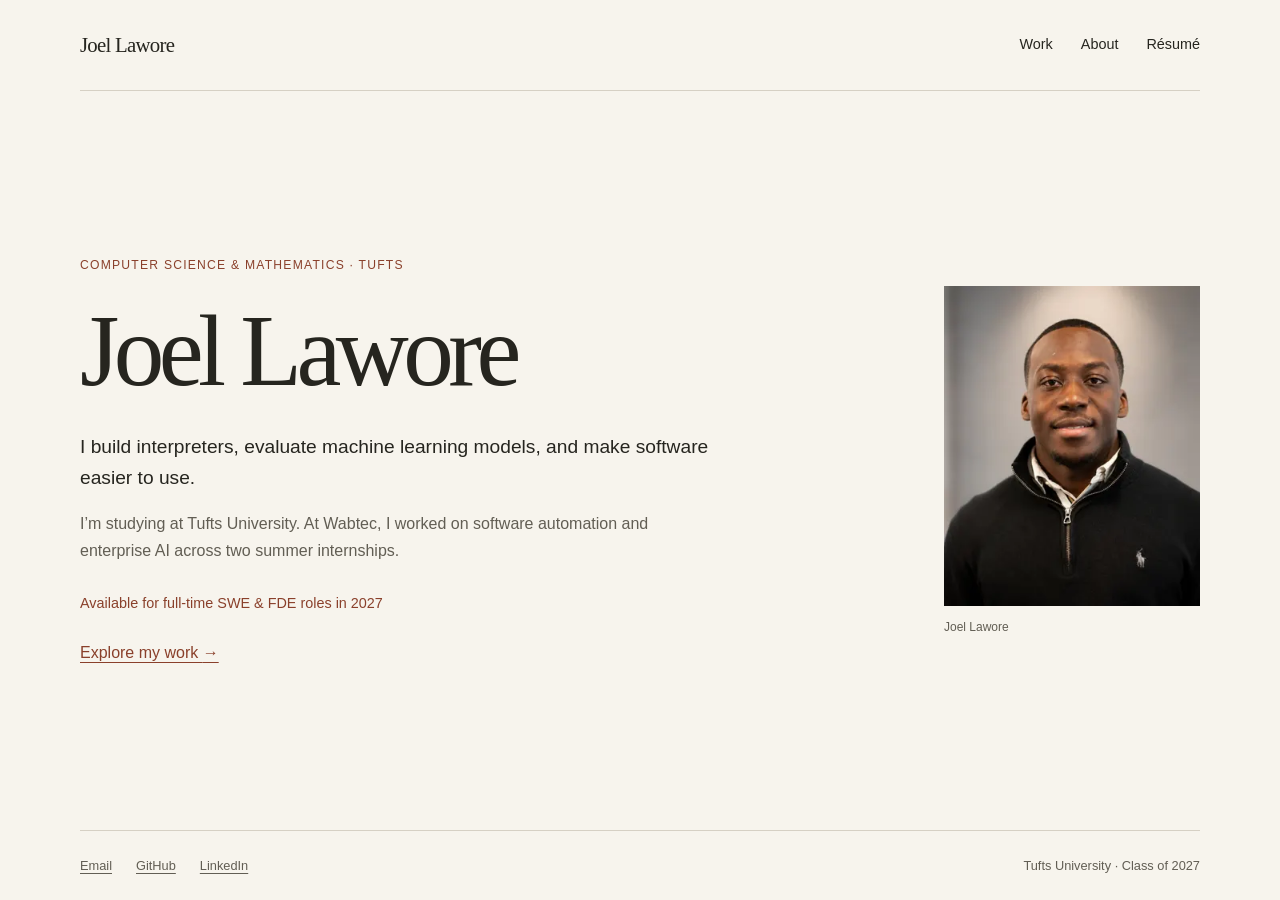
==== commit 15adf9cd: "Redesign portfolio with a warm editorial layout Separate the introduction, selected work, background" ====
--- a/index.html
+++ b/index.html
@@ -1,377 +1,47 @@
 <!doctype html>
 <html lang="en">
 <head>
-  <meta charset="utf-8" />
-  <meta name="viewport" content="width=device-width, initial-scale=1" />
-  <meta name="description" content="Joel Lawore — Computer Science + Mathematics at Tufts University. Selected work in systems, performance engineering, machine learning, and software development." />
-  <meta name="theme-color" content="#10291e" />
-  <title>Joel Lawore — Technical Portfolio</title>
-  <link rel="icon" href="assets/favicon.svg" type="image/svg+xml" />
-  <link rel="stylesheet" href="styles.css" />
+  <meta charset="utf-8">
+  <meta name="viewport" content="width=device-width, initial-scale=1">
+  <meta name="description" content="Joel Lawore studies computer science and mathematics at Tufts University. Software engineering, systems, and machine learning. Available for full-time roles in 2027.">
+  <meta name="theme-color" content="#f7f4ed">
+  <title>Joel Lawore</title>
+  <link rel="icon" href="assets/favicon.svg" type="image/svg+xml">
+  <link rel="stylesheet" href="styles.css">
 </head>
-<body>
+<body class="home">
   <a class="skip-link" href="#main">Skip to content</a>
-
-  <header class="site-header">
-    <div class="shell header-inner">
-      <a class="brand" href="#top" aria-label="Joel Lawore home">JL</a>
-      <nav class="nav" aria-label="Primary navigation">
-        <a href="#projects">Projects</a>
-        <a href="#experience">Experience</a>
-        <a href="#case-studies">Case studies</a>
-        <a href="assets/joel-lawore-resume.pdf">Resume</a>
-        <a href="https://github.com/joellawore" rel="me">GitHub</a>
-        <a href="https://www.linkedin.com/in/joellawore" rel="me">LinkedIn</a>
-      </nav>
+  <header class="site-header shell">
+    <a class="brand" href="index.html" aria-current="page">Joel Lawore</a>
+    <nav class="nav" aria-label="Primary navigation">
+      <a href="work.html">Work</a>
+      <a href="about.html">About</a>
+      <a href="assets/joel-lawore-resume.pdf">Résumé</a>
+    </nav>
+  </header>
+  <main id="main" class="shell" tabindex="-1">
+    <div class="home-intro">
+      <div>
+        <p class="eyebrow">Computer science &amp; mathematics · Tufts</p>
+        <h1>Joel Lawore</h1>
+        <p class="home-lede">I build interpreters, evaluate machine learning models, and make software easier to use.</p>
+        <p class="home-experience">I’m studying at Tufts University. At Wabtec, I worked on software automation and enterprise AI across two summer internships.</p>
+        <p class="availability">Available for full-time SWE &amp; FDE roles in 2027</p>
+        <a class="home-work-link text-link" href="work.html">Explore my work <span aria-hidden="true">→</span></a>
+      </div>
+      <figure class="portrait">
+        <img src="assets/joel-lawore-320.webp" srcset="assets/joel-lawore-320.webp 320w, assets/joel-lawore-640.webp 640w" sizes="(max-width: 900px) 200px, 256px" width="320" height="400" alt="Joel Lawore" fetchpriority="high" decoding="async">
+        <figcaption>Joel Lawore</figcaption>
+      </figure>
     </div>
-  </header>
-
-  <main id="main">
-    <section class="hero" id="top">
-      <div class="shell hero-grid">
-        <div class="hero-copy">
-          <p class="eyebrow">Engineer / systems, ML, and product-minded automation</p>
-          <h1>Joel Lawore</h1>
-          <p class="lede">I work on the difficult middle ground between an idea and a dependable system: profiling what is slow, measuring what is true, and shipping tools people can use.</p>
-          <div class="hero-actions" aria-label="Portfolio links">
-            <a class="button button-primary" href="#projects">View projects</a>
-            <a class="button" href="assets/joel-lawore-resume.pdf">Resume</a>
-          </div>
-          <div class="contact-row">
-            <a href="mailto:joellawore@gmail.com">joellawore@gmail.com</a>
-            <span aria-hidden="true">/</span>
-            <span>Recruiting for 2027 full-time SWE / FDE roles</span>
-          </div>
-        </div>
-
-        <aside class="signal-panel" aria-label="Selected proof points">
-          <p class="signal-label">Selected proof points</p>
-          <div class="proof-point">
-            <strong>74%</strong>
-            <span>interpreter runtime reduction</span>
-          </div>
-          <div class="signal-item">
-            <span>Professional experience</span>
-            <strong>Wabtec · 2025–26</strong>
-          </div>
-          <div class="signal-item">
-            <span>Core languages</span>
-            <strong>Python / C / C++</strong>
-          </div>
-          <div class="signal-item">
-            <span>Working style</span>
-            <strong>Measure → reason → ship</strong>
-          </div>
-          <p class="signal-note">Computer Science + Mathematics at Tufts University. Recruiting for 2027 full-time SWE / FDE roles.</p>
-        </aside>
-      </div>
-    </section>
-
-    <section class="section" id="projects">
-      <div class="shell">
-        <div class="section-heading">
-          <div>
-            <p class="eyebrow">Selected work</p>
-            <h2>Projects with real technical signal.</h2>
-          </div>
-          <p>Chosen for depth, engineering decisions, measurable outcomes, and breadth across systems, ML, and product work.</p>
-        </div>
-
-        <div class="project-grid">
-          <article class="project-card project-card-featured">
-            <div class="project-meta">
-              <span class="tag">Standard ML</span>
-              <span class="tag">Interpreters</span>
-              <span class="tag">Performance</span>
-            </div>
-            <h3>uScheme Interpreter Optimization</h3>
-            <p>Optimized closure creation by analyzing free variables across the language AST and retaining only bindings a lambda could actually reference.</p>
-            <div class="metric-row" aria-label="Project result">
-              <div><strong>5.14s → 1.35s</strong><span>benchmark runtime</span></div>
-              <div><strong>74%</strong><span>runtime reduction</span></div>
-            </div>
-            <a class="text-link" href="#uscheme">Read case study <span aria-hidden="true">→</span></a>
-          </article>
-
-          <article class="project-card project-card-featured">
-            <div class="project-meta">
-              <span class="tag">C</span>
-              <span class="tag">Callgrind</span>
-              <span class="tag">Computer architecture</span>
-            </div>
-            <h3>Universal Machine Performance Optimization</h3>
-            <p>Profiled and reworked an unfamiliar 32-bit virtual-machine implementation, changing data representations and execution structure to remove overhead and improve locality.</p>
-            <div class="highlight-line"><strong>Key signal:</strong> profiling → hypothesis → representation change → assembly-level validation.</div>
-            <a class="text-link" href="#um-profile">Read case study <span aria-hidden="true">→</span></a>
-          </article>
-
-          <article class="project-card">
-            <div class="project-meta">
-              <span class="tag">Python</span>
-              <span class="tag">NLP</span>
-              <span class="tag">scikit-learn</span>
-            </div>
-            <h3>Readability Classification</h3>
-            <p>Built a text-classification pipeline combining character 3–5-gram TF-IDF with 28 readability and stylometric features.</p>
-            <div class="highlight-line"><strong>Key signal:</strong> caught optimistic validation caused by same-book passages crossing folds, then moved to author/title-grouped CV.</div>
-            <a class="text-link" href="#readability">Read case study <span aria-hidden="true">→</span></a>
-          </article>
-
-          <article class="project-card">
-            <div class="project-meta">
-              <span class="tag">Python</span>
-              <span class="tag">Image features</span>
-              <span class="tag">Gradient boosting</span>
-            </div>
-            <h3>Skin-Lesion Classification</h3>
-            <p>Combined clinical metadata with engineered image features, using patient-grouped evaluation and class weighting on a heavily imbalanced dataset.</p>
-            <div class="metric-row compact">
-              <div><strong>107</strong><span>total features</span></div>
-              <div><strong>92.4%</strong><span>positive rate</span></div>
-            </div>
-            <a class="text-link" href="#skin-lesion">Read case study <span aria-hidden="true">→</span></a>
-          </article>
-
-          <article class="project-card">
-            <div class="project-meta">
-              <span class="tag">C++</span>
-              <span class="tag">Hash tables</span>
-              <span class="tag">Filesystem traversal</span>
-            </div>
-            <h3>Gerp — File Search Utility</h3>
-            <p>Indexed text across recursive directory trees with a custom templated hash table using linear probing and rehashing, then exposed case-sensitive and case-insensitive CLI search.</p>
-            <p class="privacy-note">Source kept private in accordance with course policy.</p>
-          </article>
-
-          <article class="project-card">
-            <div class="project-meta">
-              <span class="tag">CSS</span>
-              <span class="tag">Stylus</span>
-              <span class="tag">UI systems</span>
-            </div>
-            <h3>Tufts SIS Modern</h3>
-            <p>Designed a modular, reversible visual modernization layer for Tufts’ legacy PeopleSoft SIS while preserving existing behavior and navigation.</p>
-            <div class="highlight-line"><strong>Architecture:</strong> core design tokens plus separate navigation, dashboard, table, form, dark-mode, and experimental modules.</div>
-          </article>
-        </div>
-      </div>
-    </section>
-
-    <section class="section experience-section" id="experience">
-      <div class="shell">
-        <div class="section-heading">
-          <div>
-            <p class="eyebrow">Experience</p>
-            <h2>Work that made the theory useful.</h2>
-          </div>
-          <p>Two summers at Wabtec, moving between software engineering, enterprise AI, and the practical work of making a solution operational.</p>
-        </div>
-
-        <div class="experience-list">
-          <article class="experience-item">
-            <div class="experience-date">Jun 2026 — Jul 2026</div>
-            <div class="experience-body">
-              <p class="experience-company">Wabtec Corporation</p>
-              <h3>Lead IT Intern · Enterprise AI &amp; Customer Service Transformation</h3>
-              <p>Built a configurable Python framework around Salesforce APIs and a ground-truth benchmark of approximately 150 cases across 15 representatives, establishing a repeatable process for measuring AI classification accuracy.</p>
-              <p>Productionized the data and ML pipeline with GitLab CI/CD, Dockerized SQL dependencies, scheduled runner execution, secure API credential handling, and automated uploads to SQL for Power BI visualization.</p>
-            </div>
-            <div class="experience-tools">Python / ML<br />Salesforce APIs<br />GitLab CI/CD / Docker</div>
-          </article>
-          <article class="experience-item">
-            <div class="experience-date">May 2025 — Aug 2025</div>
-            <div class="experience-body">
-              <p class="experience-company">Wabtec Corporation</p>
-              <h3>Engineering Intern · Software Engineering</h3>
-              <p>Built Python workflow automation synchronizing issue status, ownership, and workflow data between ClearQuest and GitLab, then transitioned the solution to a full-time engineer.</p>
-              <p>Prototyped a Docker-based local integration-testing framework and diagnosed three defects in C microservices deployed through Docker and integrated with DDS.</p>
-            </div>
-            <div class="experience-tools">Python / C<br />Docker / DDS<br />ClearQuest / GitLab</div>
-          </article>
-        </div>
-        <p class="experience-footnote">Also a Teaching Assistant for Tufts CS105: Programming Languages, leading office hours and grading for a course of 150+ students.</p>
-      </div>
-    </section>
-
-    <section class="section section-dark" id="case-studies">
-      <div class="shell">
-        <div class="section-heading on-dark">
-          <div>
-            <p class="eyebrow">Case studies</p>
-            <h2>How the engineering decisions actually worked.</h2>
-          </div>
-          <p>These are intentionally implementation-focused without publishing restricted course solutions.</p>
-        </div>
-
-        <article class="case-study" id="uscheme">
-          <div class="case-title">
-            <div>
-              <p class="case-kicker">01 / Programming languages + performance</p>
-              <h3>uScheme Interpreter Optimization</h3>
-            </div>
-            <div class="case-stat"><strong>3.8×</strong><span>faster on the assignment benchmark</span></div>
-          </div>
-
-          <div class="case-grid">
-            <div>
-              <h4>Problem</h4>
-              <p>The interpreter created closures by carrying the surrounding environment. That is semantically safe, but potentially wasteful when a lambda references only a small subset of those bindings.</p>
-            </div>
-            <div>
-              <h4>What changed</h4>
-              <p>Implemented recursive free-variable analysis over the expression tree, including binding forms, nested lambdas, mutation, control flow, and function application. Closure creation then filtered the captured environment to bindings proven relevant to the lambda.</p>
-            </div>
-            <div>
-              <h4>Engineering process</h4>
-              <p>Added targeted checks around free-variable behavior, integrated the analysis at closure creation, and benchmarked the modified interpreter against the original source implementation.</p>
-            </div>
-            <div>
-              <h4>Result + signal</h4>
-              <p>Runtime fell from <strong>5.14 seconds to 1.35 seconds</strong> on the assignment benchmark — a ~74% reduction. The project demonstrates interpreter internals, lexical scope, recursive AST analysis, and performance optimization without changing language semantics.</p>
-            </div>
-          </div>
-
-          <div class="flow" role="img" aria-label="Expression AST flows through free-variable analysis, environment filtering, then optimized closure creation">
-            <span>Expression AST</span><i>→</i><span>Free-variable analysis</span><i>→</i><span>Filter environment</span><i>→</i><span>Closure</span>
-          </div>
-          <p class="privacy-note on-dark-note">Source kept private in accordance with course policy.</p>
-        </article>
-
-        <article class="case-study" id="um-profile">
-          <div class="case-title">
-            <div>
-              <p class="case-kicker">02 / Systems + performance engineering</p>
-              <h3>Universal Machine Performance Optimization</h3>
-            </div>
-            <div class="case-stat"><strong>C + Callgrind</strong><span>profiling-guided optimization</span></div>
-          </div>
-
-          <div class="case-grid">
-            <div>
-              <h4>Problem</h4>
-              <p>Start with an unfamiliar Universal Machine implementation and make it faster without changing its instruction semantics. The initial design relied on higher-overhead container abstractions for frequently accessed runtime state.</p>
-            </div>
-            <div>
-              <h4>Technical decisions</h4>
-              <p>Progressively moved segment and reusable-ID representations from Hanson sequences to UArrays and then flatter arrays, and consolidated execution paths to reduce indirection and improve locality.</p>
-            </div>
-            <div>
-              <h4>Debugging + validation</h4>
-              <p>A consolidation pass unexpectedly exhausted stack space after moving state into local scope; the fix was to allocate the large runtime state on the heap. Callgrind identified instruction dispatch as the dominant hot path, and generated assembly confirmed the compiler lowered the opcode switch to a jump table with frequently used state kept largely in registers.</p>
-            </div>
-            <div>
-              <h4>What it demonstrates</h4>
-              <p>Performance work as an evidence loop: profile first, change representation based on a bottleneck hypothesis, debug secondary effects, then inspect machine-level behavior rather than assuming the compiler did what the source suggested.</p>
-            </div>
-          </div>
-
-          <div class="flow" role="img" aria-label="Profile, form hypothesis, change representation, validate, repeat">
-            <span>Profile</span><i>→</i><span>Hypothesis</span><i>→</i><span>Representation change</span><i>→</i><span>Assembly validation</span>
-          </div>
-          <p class="privacy-note on-dark-note">Team project. Source kept private in accordance with course policy.</p>
-        </article>
-
-        <article class="case-study" id="readability">
-          <div class="case-title">
-            <div>
-              <p class="case-kicker">03 / ML evaluation + NLP</p>
-              <h3>Readability Classification</h3>
-            </div>
-            <div class="case-stat"><strong>28 + TF-IDF</strong><span>engineered + text features</span></div>
-          </div>
-
-          <div class="case-grid">
-            <div>
-              <h4>Problem</h4>
-              <p>Classify literary passages into two reading-level groups from text plus computed readability and stylometric metadata.</p>
-            </div>
-            <div>
-              <h4>Model</h4>
-              <p>The final pipeline used character-level 3–5-gram TF-IDF alongside 28 numerical features, standardized the numeric branch, and trained logistic regression.</p>
-            </div>
-            <div>
-              <h4>The important discovery</h4>
-              <p>Ordinary 10-fold validation produced a mean AUROC around 0.82, but inspection showed that passages from the same book could land in both training and validation folds. That made the model partly answer “have I seen this work before?” instead of the intended reading-level question.</p>
-            </div>
-            <div>
-              <h4>Evaluation redesign</h4>
-              <p>Rebuilt validation around groups defined by <strong>author + title</strong> using stratified group folds, so no literary work crossed the train/validation boundary. The lower, more variable grouped scores were treated as more trustworthy than the prettier leaked result.</p>
-            </div>
-          </div>
-          <p class="privacy-note on-dark-note">Course project. Source kept private; no assignment solution code is published here.</p>
-        </article>
-
-        <article class="case-study" id="skin-lesion">
-          <div class="case-title">
-            <div>
-              <p class="case-kicker">04 / Applied ML + multimodal features</p>
-              <h3>Skin-Lesion Classification</h3>
-            </div>
-            <div class="case-stat"><strong>0.923</strong><span>best mean grouped-CV overall AUROC</span></div>
-          </div>
-
-          <div class="case-grid">
-            <div>
-              <h4>Problem</h4>
-              <p>Predict a binary skin-lesion target from patient metadata plus smartphone images. The training data contained 1,178 examples and a severe 92.4% positive-class imbalance.</p>
-            </div>
-            <div>
-              <h4>Feature design</h4>
-              <p>Combined 55 processed tabular features with 52 hand-engineered image features: channel statistics, center-vs-border color, symmetry, grayscale/texture proxies, and coarse RGB histograms.</p>
-            </div>
-            <div>
-              <h4>Evaluation + model selection</h4>
-              <p>Used patient ID as the cross-validation group so the same patient could not leak across folds, balanced training weights, and searched 120 HistGradientBoosting configurations. Selection considered both overall AUROC and the weakest age-group AUROC.</p>
-            </div>
-            <div>
-              <h4>Result + signal</h4>
-              <p>The best grouped-CV configuration reached a mean overall AUROC of <strong>0.923</strong> and a mean minimum age-group AUROC of <strong>0.794</strong>. The project demonstrates multimodal feature engineering, leakage-aware evaluation, imbalance handling, and subgroup-aware model selection.</p>
-            </div>
-          </div>
-          <p class="privacy-note on-dark-note">Course project. Source kept private; dataset attribution and assignment materials are not redistributed here.</p>
-        </article>
-      </div>
-    </section>
-
-    <section class="section" id="more-work">
-      <div class="shell more-grid">
-        <div>
-          <p class="eyebrow">Additional systems work</p>
-          <h2>Broader low-level foundation.</h2>
-          <p class="section-copy">The portfolio leads with the projects above, but the underlying coursework also spans virtual machines, compression, assembly, interpreters, cache locality, and binary data representation.</p>
-        </div>
-        <div class="chip-grid" aria-label="Additional project topics">
-          <span>32-bit Universal Machine in C</span>
-          <span>PPM image compression + bit packing</span>
-          <span>UM assembly RPN calculator</span>
-          <span>Huffman compression in C++</span>
-          <span>Typed RPN interpreter in C++</span>
-          <span>Cache-locality experiments</span>
-        </div>
-      </div>
-    </section>
-
-    <section class="contact-section" id="contact">
-      <div class="shell contact-card">
-        <div>
-          <p class="eyebrow">Contact</p>
-          <h2>Interested in the work?</h2>
-          <p>I’m recruiting for 2027 full-time software engineering, forward-deployed engineering, and related technical roles.</p>
-        </div>
-        <div class="contact-actions">
-          <a class="button button-primary" href="mailto:joellawore@gmail.com">Email me</a>
-          <a class="button" href="https://github.com/joellawore">GitHub</a>
-          <a class="button" href="https://www.linkedin.com/in/joellawore">LinkedIn</a>
-        </div>
-      </div>
-    </section>
   </main>
-
-  <footer class="site-footer">
-    <div class="shell footer-inner">
-      <span>Joel Lawore</span>
-      <span>Computer Science + Mathematics, Tufts University</span>
+  <footer class="site-footer shell">
+    <div class="social-links">
+      <a href="mailto:joellawore@gmail.com">Email</a>
+      <a href="https://github.com/joellawore" rel="me">GitHub</a>
+      <a href="https://www.linkedin.com/in/joellawore" rel="me">LinkedIn</a>
     </div>
+    <p>Tufts University · Class of 2027</p>
   </footer>
 </body>
 </html>
--- a/styles.css
+++ b/styles.css
@@ -1,288 +1,134 @@
 :root {
-  --ink: #17211b;
-  --ink-soft: #5b665f;
-  --paper: #f3f1eb;
-  --surface: #fbfaf7;
-  --surface-strong: #ffffff;
-  --line: #d9ddd5;
-  --forest: #183c2b;
-  --forest-deep: #10291e;
-  --forest-soft: #e4eee6;
-  --ochre: #bd6b34;
-  --ochre-soft: #f3e5d8;
-  --white: #f7f8f3;
-  --muted-on-dark: #a7b8ab;
-  --max: 1160px;
-  --radius: 16px;
-  --shadow: 0 18px 50px rgba(28, 43, 33, 0.08);
+  color-scheme: light;
+  --paper: #f7f4ed;
+  --ink: #26251f;
+  --muted: #625e54;
+  --accent: #8a402b;
+  --rule: #d6d0c4;
+  --serif: Georgia, "Times New Roman", serif;
+  --sans: -apple-system, BlinkMacSystemFont, "Segoe UI", Arial, sans-serif;
 }
-
 * { box-sizing: border-box; }
-html { scroll-behavior: smooth; }
-body {
-  margin: 0;
-  font-family: Inter, ui-sans-serif, -apple-system, BlinkMacSystemFont, "Segoe UI", sans-serif;
-  color: var(--ink);
-  background: var(--paper);
-  line-height: 1.6;
-  -webkit-font-smoothing: antialiased;
+html { scroll-padding-top: 24px; }
+body { margin: 0; background: var(--paper); color: var(--ink); font: 1rem/1.65 var(--sans); -webkit-font-smoothing: antialiased; }
+::selection { background: #e6cdbd; color: var(--ink); }
+a { color: inherit; text-decoration-thickness: 1px; text-underline-offset: .23em; }
+a:hover { color: var(--accent); }
+a:focus-visible, [tabindex="-1"]:focus-visible { outline: 2px solid var(--accent); outline-offset: 5px; }
+p, h1, h2, h3, figure { margin: 0; }
+p + p { margin-top: 1.1em; }
+h1, h2, h3 { font-family: var(--serif); font-weight: 400; line-height: 1.08; }
+h1 { font-size: clamp(3.25rem, 6.4vw, 5.5rem); letter-spacing: -.055em; }
+h2 { font-size: 2rem; letter-spacing: -.035em; }
+h3 { font-size: 1.55rem; letter-spacing: -.025em; }
+img { display: block; max-width: 100%; height: auto; }
+.shell { width: min(1120px, calc(100% - 96px)); margin-inline: auto; }
+.skip-link { position: absolute; top: 12px; left: 12px; z-index: 10; padding: 8px 16px; background: var(--paper); transform: translateY(-160%); }
+.skip-link:focus { transform: translateY(0); }
+.site-header { display: flex; justify-content: space-between; align-items: center; gap: 24px; padding-block: 28px; border-bottom: 1px solid var(--rule); }
+.brand { font-family: var(--serif); font-size: 1.3rem; letter-spacing: -.035em; text-decoration: none; }
+.nav { display: flex; flex-wrap: wrap; gap: 28px; font-size: .9rem; }
+.nav a { padding-block: 4px; text-decoration: none; }
+.nav a:hover, .nav a[aria-current="page"], .nav a[aria-current="location"] { text-decoration: underline; }
+.nav a[aria-current] { color: var(--accent); }
+.eyebrow { color: var(--accent); font-size: .76rem; letter-spacing: .1em; text-transform: uppercase; }
+.muted, figcaption { color: var(--muted); }
+.text-link { color: var(--accent); }
+.site-footer { display: flex; justify-content: space-between; align-items: baseline; gap: 20px; padding-block: 24px; margin-top: 88px; border-top: 1px solid var(--rule); color: var(--muted); font-size: .8rem; }
+.social-links { display: flex; flex-wrap: wrap; gap: 24px; }
+/* The home page grows with its content; smaller and shorter screens scroll. */
+.home { min-height: 100svh; display: flex; flex-direction: column; }
+.home main { flex: 1; display: flex; align-items: center; }
+.home-intro { width: 100%; display: grid; grid-template-columns: minmax(0, 1fr) 256px; align-items: center; gap: 80px; padding-block: 64px; }
+.home h1 { margin-top: 22px; font-size: clamp(4rem, 7.9vw, 7rem); }
+.home-lede { max-width: 34em; margin-top: 26px; font-size: 1.2rem; line-height: 1.6; text-wrap: pretty; }
+.home-experience { max-width: 36em; margin-top: 18px; color: var(--muted); }
+.availability { margin-top: 28px; color: var(--accent); font-size: .9rem; }
+.home-work-link { display: inline-block; margin-top: 24px; }
+.portrait img { width: 256px; aspect-ratio: 4 / 5; }
+.portrait figcaption { margin-top: 12px; font-size: .75rem; }
+.home .site-footer { margin-top: 0; }
+.page-intro { padding-block: 72px 56px; }
+.page-intro h1 { margin-top: 18px; }
+.page-intro .lede { max-width: 35em; margin-top: 24px; font-size: 1.15rem; }
+.project-list { list-style: none; padding: 0; margin: 0; }
+.project-row { display: grid; grid-template-columns: 160px minmax(0, 1fr); gap: 40px; padding-block: 36px 40px; border-top: 1px solid var(--rule); }
+.project-number { color: var(--muted); font-size: .8rem; }
+.project-number span { display: block; margin-top: 8px; }
+.project-row h2 { max-width: 28ch; font-size: 2.25rem; }
+.project-row h2 a { text-decoration: none; }
+.project-row h2 a:hover { text-decoration: underline; }
+.project-row p { max-width: 40em; margin-top: 16px; }
+.project-row .text-link { display: inline-block; margin-top: 16px; font-size: .9rem; }
+.other-work { display: grid; grid-template-columns: 160px minmax(0, 1fr); gap: 40px; padding-top: 32px; border-top: 1px solid var(--rule); }
+.other-work h2 { font: 1rem/1.65 var(--sans); letter-spacing: 0; }
+.other-work ul { padding-left: 1.1em; margin: 0; }
+.other-work li + li { margin-top: 8px; }
+.about-intro { display: grid; grid-template-columns: 1fr 1.25fr; gap: 80px; padding-block: 72px 56px; }
+.about-intro h1 { margin-top: 18px; }
+.about-copy { padding-top: 4px; }
+.about-copy .lede { font-size: 1.2rem; }
+.about-section { display: grid; grid-template-columns: 1fr 1.25fr; gap: 80px; border-top: 1px solid var(--rule); padding-block: 36px 44px; }
+.experience + .experience { margin-top: 36px; }
+.experience .date { margin-bottom: 8px; color: var(--muted); font-size: .8rem; }
+.experience h3 { margin-bottom: 8px; }
+.experience .role { margin: 0 0 14px; font-size: .9rem; color: var(--accent); }
+.case { max-width: 920px; }
+.case .page-intro { padding-bottom: 40px; }
+.breadcrumb { font-size: .85rem; color: var(--muted); }
+.case h1 { max-width: 19ch; font-size: clamp(2.8rem, 5.4vw, 4.5rem); margin-top: 24px; }
+.case .lede { max-width: 37em; font-size: 1.2rem; }
+.project-meta { margin-top: 28px; color: var(--muted); font-size: .85rem; }
+.case-section { display: grid; grid-template-columns: 160px minmax(0, 1fr); gap: 40px; border-top: 1px solid var(--rule); padding-block: 32px 40px; }
+.case-section h2 { font-size: 1.5rem; }
+.case-section ul { padding-left: 1.2em; margin-block: 0; }
+.case-section li + li { margin-top: 12px; }
+.case-section figure { margin-top: 28px; }
+figcaption { margin-top: 16px; font-size: .8rem; line-height: 1.5; }
+.process { display: grid; grid-template-columns: 1fr 1fr 1fr; gap: 24px; border-block: 1px solid var(--rule); padding-block: 20px; }
+.process div { min-width: 0; }
+.process span { display: block; color: var(--accent); font-size: .75rem; margin-bottom: 8px; }
+.process strong { display: block; font-size: .95rem; font-weight: 500; }
+.process small { display: block; margin-top: 8px; color: var(--muted); font-size: .8rem; }
+.results { width: 100%; border-collapse: collapse; font-size: .9rem; margin-top: 24px; }
+.results th, .results td { text-align: left; padding: 12px 8px 12px 0; border-bottom: 1px solid var(--rule); }
+.results th { font-weight: 500; }
+.results td:last-child { font-variant-numeric: tabular-nums; white-space: nowrap; }
+.note { margin-top: 20px; color: var(--muted); font-size: .85rem; }
+.case-end { display: flex; justify-content: space-between; flex-wrap: wrap; gap: 20px; padding-top: 28px; border-top: 1px solid var(--rule); font-size: .9rem; }
+@media (min-width: 1600px) { .home-intro { gap: 120px; } }
+@media (max-width: 900px) {
+  .shell { width: calc(100% - 64px); }
+  .home-intro { grid-template-columns: minmax(0, 1fr) 200px; gap: 40px; }
+  .portrait img { width: 200px; }
+  .home h1 { font-size: 4.8rem; }
+  .about-intro, .about-section { grid-template-columns: 1fr 1.6fr; gap: 40px; }
+  .project-row, .other-work, .case-section { grid-template-columns: 120px minmax(0, 1fr); gap: 32px; }
 }
-
-a { color: inherit; }
-a:focus-visible, button:focus-visible { outline: 3px solid #d8894d; outline-offset: 4px; border-radius: 6px; }
-
-.skip-link {
-  position: absolute;
-  left: 12px;
-  top: -80px;
-  z-index: 999;
-  background: var(--surface-strong);
-  padding: 10px 14px;
-  border-radius: 8px;
-  box-shadow: var(--shadow);
+@media (max-width: 640px) {
+  .shell { width: calc(100% - 40px); }
+  .site-header { padding-block: 20px; gap: 16px; }
+  .brand { font-size: 1.15rem; }
+  .nav { gap: 18px; font-size: .85rem; }
+  .home-intro { grid-template-columns: 1fr; gap: 40px; padding-block: 48px; }
+  .home h1 { font-size: clamp(3.7rem, 13vw, 4.8rem); margin-top: 16px; }
+  .home-lede { font-size: 1.1rem; margin-top: 22px; }
+  .portrait { max-width: 200px; }
+  .portrait img { width: 200px; }
+  .site-footer { flex-direction: column; gap: 14px; margin-top: 56px; }
+  .page-intro { padding-block: 48px 40px; }
+  .page-intro .lede { font-size: 1.05rem; }
+  .project-row, .other-work { grid-template-columns: 1fr; gap: 16px; padding-block: 28px 32px; }
+  .project-number span { display: inline; margin-left: 16px; }
+  .project-row h2 { font-size: 1.9rem; }
+  .about-intro { grid-template-columns: 1fr; gap: 28px; padding-block: 48px 40px; }
+  .about-section { grid-template-columns: 1fr; gap: 24px; padding-block: 28px 36px; }
+  .case-section { grid-template-columns: 1fr; gap: 20px; padding-block: 28px 36px; }
+  .process { gap: 16px; }
+  .process strong { font-size: .85rem; }
+  .process small { font-size: .75rem; }
 }
-.skip-link:focus { top: 12px; }
-
-.shell { width: min(calc(100% - 48px), var(--max)); margin-inline: auto; }
-
-.site-header {
-  position: sticky;
-  top: 0;
-  z-index: 50;
-  backdrop-filter: blur(18px);
-  background: rgba(243, 241, 235, .88);
-  border-bottom: 1px solid rgba(217, 221, 213, .78);
+@media (max-width: 360px) {
+  .site-header { align-items: flex-start; flex-direction: column; gap: 10px; }
+  .process { grid-template-columns: 1fr; }
 }
-.header-inner { min-height: 76px; display: flex; align-items: center; justify-content: space-between; gap: 24px; }
-.brand {
-  display: inline-grid;
-  place-items: center;
-  width: 40px;
-  height: 40px;
-  border-radius: 50%;
-  background: var(--forest);
-  color: var(--white);
-  text-decoration: none;
-  font-size: .9rem;
-  font-weight: 850;
-  letter-spacing: -.05em;
-}
-.nav { display: flex; align-items: center; gap: 24px; font-size: .78rem; font-weight: 750; letter-spacing: .02em; }
-.nav a { position: relative; text-decoration: none; color: #536057; transition: color .18s ease; }
-.nav a::after { content: ""; position: absolute; left: 0; right: 100%; bottom: -7px; height: 1px; background: var(--ochre); transition: right .2s ease; }
-.nav a:hover { color: var(--ochre); }
-.nav a:hover::after { right: 0; }
-
-.hero {
-  position: relative;
-  overflow: hidden;
-  padding: 112px 0 104px;
-  background:
-    radial-gradient(circle at 87% 14%, rgba(189, 107, 52, .16), transparent 25%),
-    radial-gradient(circle at 12% 70%, rgba(52, 103, 70, .08), transparent 28%),
-    linear-gradient(135deg, #f8f7f2 0%, var(--paper) 100%);
-}
-.hero::before {
-  content: "";
-  position: absolute;
-  width: 460px;
-  height: 460px;
-  right: -170px;
-  top: -190px;
-  border: 1px solid rgba(24, 60, 43, .14);
-  border-radius: 50%;
-  box-shadow: 0 0 0 32px rgba(24, 60, 43, .035), 0 0 0 64px rgba(24, 60, 43, .025);
-}
-.hero::after {
-  content: "";
-  position: absolute;
-  left: 0;
-  bottom: 0;
-  width: 160px;
-  height: 1px;
-  background: var(--ochre);
-}
-.hero-grid { position: relative; display: grid; grid-template-columns: 1.45fr .8fr; gap: 88px; align-items: center; }
-.hero-copy { position: relative; z-index: 1; }
-.eyebrow {
-  margin: 0 0 14px;
-  text-transform: uppercase;
-  letter-spacing: .17em;
-  font-size: .7rem;
-  font-weight: 850;
-  color: var(--ochre);
-}
-h1, h2, h3, h4, p { margin-top: 0; }
-h1 {
-  max-width: 760px;
-  margin-bottom: 24px;
-  font-family: "Iowan Old Style", "Palatino Linotype", "Book Antiqua", Georgia, serif;
-  font-size: clamp(4rem, 9vw, 7.6rem);
-  line-height: .84;
-  letter-spacing: -.085em;
-  font-weight: 700;
-}
-h2 { margin-bottom: 0; font-family: "Iowan Old Style", "Palatino Linotype", "Book Antiqua", Georgia, serif; font-size: clamp(2.2rem, 4.5vw, 3.8rem); line-height: .98; letter-spacing: -.065em; font-weight: 700; }
-h3 { margin-bottom: 12px; font-family: "Iowan Old Style", "Palatino Linotype", "Book Antiqua", Georgia, serif; font-size: 1.52rem; line-height: 1.08; letter-spacing: -.035em; font-weight: 700; }
-h4 { margin-bottom: 8px; font-size: .72rem; text-transform: uppercase; letter-spacing: .13em; }
-.lede { max-width: 680px; margin-bottom: 32px; font-size: clamp(1.13rem, 2vw, 1.4rem); line-height: 1.48; color: #48554d; }
-.hero-actions, .contact-actions { display: flex; flex-wrap: wrap; gap: 11px; }
-.button {
-  display: inline-flex;
-  align-items: center;
-  justify-content: center;
-  min-height: 46px;
-  padding: 10px 18px;
-  border: 1px solid #c5cdc5;
-  border-radius: 999px;
-  text-decoration: none;
-  font-size: .91rem;
-  font-weight: 780;
-  background: rgba(255,255,255,.62);
-  transition: transform .18s ease, box-shadow .18s ease, background .18s ease, border-color .18s ease;
-}
-.button:hover { transform: translateY(-2px); border-color: #9baa9d; box-shadow: 0 8px 24px rgba(28,43,33,.1); }
-.button-primary { background: var(--forest); border-color: var(--forest); color: var(--white); }
-.button-primary:hover { background: var(--forest-deep); border-color: var(--forest-deep); }
-.contact-row { display: flex; flex-wrap: wrap; gap: 10px; margin-top: 30px; font-size: .82rem; color: #78827b; }
-.contact-row a { color: var(--forest); font-weight: 700; text-underline-offset: 3px; }
-
-.signal-panel {
-  position: relative;
-  border: 1px solid #cbd4ca;
-  border-radius: 0;
-  background: rgba(251,250,247,.76);
-  box-shadow: 14px 14px 0 rgba(24, 60, 43, .07);
-  padding: 26px;
-}
-.signal-panel::before { content: ""; position: absolute; width: 9px; height: 9px; top: -5px; right: 24px; background: var(--ochre); border-radius: 50%; }
-.signal-label { margin-bottom: 18px; color: var(--ochre); font-size: .7rem; font-weight: 850; text-transform: uppercase; letter-spacing: .15em; }
-.proof-point { display: flex; align-items: baseline; gap: 12px; padding: 2px 0 22px; }
-.proof-point strong { color: var(--forest); font-family: "Iowan Old Style", "Palatino Linotype", Georgia, serif; font-size: 4.3rem; line-height: .8; letter-spacing: -.08em; }
-.proof-point span { color: #69756d; font-size: .82rem; max-width: 120px; line-height: 1.25; }
-.signal-item { padding: 16px 0; border-top: 1px solid #e0e4dd; display: flex; justify-content: space-between; gap: 18px; }
-.signal-item span { color: #69756d; font-size: .88rem; }
-.signal-item strong { color: var(--forest); text-align: right; font-size: .88rem; }
-.signal-note { margin: 16px 0 0; padding-top: 18px; border-top: 1px solid #e0e4dd; color: #69756d; font-size: .82rem; }
-
-.section { padding: 112px 0; }
-.section-heading { display: grid; grid-template-columns: 1.3fr .7fr; gap: 52px; align-items: end; margin-bottom: 44px; }
-.section-heading > p { margin-bottom: 3px; color: var(--ink-soft); max-width: 430px; font-size: .94rem; }
-.project-grid { display: grid; grid-template-columns: repeat(12, minmax(0, 1fr)); gap: 16px; }
-.project-card {
-  display: flex;
-  flex-direction: column;
-  min-height: 326px;
-  padding: 28px;
-  background: transparent;
-  border: 0;
-  border-top: 1px solid var(--line);
-  border-radius: 0;
-  box-shadow: none;
-  transition: transform .2s ease, border-color .2s ease;
-}
-.project-card:nth-child(1) { grid-column: span 7; min-height: 380px; }
-.project-card:nth-child(2) { grid-column: span 5; min-height: 380px; }
-.project-card:nth-child(3), .project-card:nth-child(4) { grid-column: span 6; }
-.project-card:nth-child(5), .project-card:nth-child(6) { grid-column: span 6; min-height: 280px; }
-.project-card:hover { transform: translateY(-4px); border-color: var(--ochre); }
-.project-card-featured { border-top: 2px solid var(--ochre); }
-.project-card p { color: var(--ink-soft); font-size: .94rem; }
-.project-meta { display: flex; flex-wrap: wrap; gap: 7px; margin-bottom: 20px; }
-.tag { display: inline-flex; padding: 5px 9px; border-radius: 999px; background: var(--forest-soft); color: var(--forest); font-size: .68rem; font-weight: 800; }
-.metric-row { display: grid; grid-template-columns: repeat(2, 1fr); gap: 10px; margin: auto 0 18px; }
-.metric-row > div { padding: 14px; border-radius: 10px; background: var(--ochre-soft); }
-.metric-row strong { display: block; color: #8a4823; font-size: 1.1rem; letter-spacing: -.02em; }
-.metric-row span { display: block; margin-top: 2px; color: #956c52; font-size: .72rem; }
-.metric-row.compact { margin-top: auto; }
-.highlight-line { margin: auto 0 18px; padding: 13px 14px; border-radius: 10px; background: #eef1eb; color: #5b685f; font-size: .83rem; border: 1px solid #e1e6df; }
-.text-link { margin-top: auto; color: var(--forest); font-size: .87rem; font-weight: 850; text-decoration: none; }
-.text-link:hover { color: var(--ochre); text-decoration: underline; text-underline-offset: 4px; }
-.privacy-note { margin: auto 0 0; color: #78827b !important; font-size: .77rem !important; font-style: italic; }
-
-.section-dark { background: var(--forest-deep); color: var(--white); }
-.section-heading.on-dark > p, .on-dark-note { color: var(--muted-on-dark) !important; }
-.section-dark .eyebrow { color: #e3a06f; }
-.case-study { padding: 56px 0; border-top: 1px solid #2c4938; scroll-margin-top: 76px; }
-.case-study:last-child { padding-bottom: 0; }
-.case-title { display: flex; justify-content: space-between; gap: 32px; align-items: end; margin-bottom: 30px; }
-.case-title h3 { margin-bottom: 0; font-size: clamp(1.8rem, 4vw, 2.9rem); letter-spacing: -.05em; }
-.case-kicker { margin-bottom: 8px; color: #8da493; font-size: .7rem; font-weight: 800; text-transform: uppercase; letter-spacing: .13em; }
-.case-stat { min-width: 190px; text-align: right; }
-.case-stat strong { display: block; color: #e3a06f; font-size: 1.45rem; }
-.case-stat span { color: #9caf9f; font-size: .8rem; }
-.case-grid { display: grid; grid-template-columns: repeat(2, minmax(0,1fr)); gap: 0 42px; }
-.case-grid > div { padding: 22px 0; border-top: 1px solid #2e4b3b; }
-.case-grid h4 { color: #a8c0ab; }
-.case-grid p { margin: 0; color: #ced9ce; font-size: .92rem; }
-.flow { display: flex; flex-wrap: wrap; align-items: center; gap: 10px; margin-top: 20px; padding: 16px; border-radius: 10px; background: #153325; border: 1px solid #2e4b3b; }
-.flow span { padding: 7px 10px; border-radius: 7px; background: #234b36; color: #dbe8da; font-size: .79rem; font-weight: 700; }
-.flow i { color: #e3a06f; font-style: normal; }
-.on-dark-note { margin-top: 16px; }
-
-.experience-section { background: #e9e9e2; }
-.experience-list { border-top: 1px solid #bfc8bf; }
-.experience-item { display: grid; grid-template-columns: 1fr 2.2fr .8fr; gap: 34px; padding: 32px 0; border-bottom: 1px solid #bfc8bf; }
-.experience-date { color: var(--ochre); font-size: .74rem; font-weight: 800; letter-spacing: .08em; text-transform: uppercase; }
-.experience-company { margin-bottom: 7px; color: var(--forest); font-size: .78rem; font-weight: 800; letter-spacing: .12em; text-transform: uppercase; }
-.experience-body h3 { margin-bottom: 16px; }
-.experience-body p:not(.experience-company) { margin-bottom: 10px; color: #59665d; font-size: .9rem; }
-.experience-tools { align-self: end; color: #69766d; font-size: .76rem; line-height: 1.8; text-align: right; }
-.experience-footnote { margin: 22px 0 0; color: #69766d; font-size: .84rem; }
-
-.more-grid { display: grid; grid-template-columns: .8fr 1.2fr; gap: 64px; align-items: center; }
-.section-copy { margin-top: 18px; color: var(--ink-soft); }
-.chip-grid { display: grid; grid-template-columns: repeat(2, minmax(0,1fr)); gap: 10px; }
-.chip-grid span { padding: 16px; border: 1px solid var(--line); border-radius: 10px; background: rgba(251,250,247,.7); font-size: .9rem; font-weight: 700; color: #405047; }
-
-.contact-section { padding: 20px 0 104px; }
-.contact-card { display: flex; align-items: center; justify-content: space-between; gap: 40px; padding: 42px; background: var(--forest); color: var(--white); border-radius: 4px; box-shadow: 14px 14px 0 rgba(24,60,43,.11); }
-.contact-card .eyebrow { color: #e3a06f; }
-.contact-card h2 { margin-bottom: 12px; }
-.contact-card p:not(.eyebrow) { margin-bottom: 0; color: #c6d4c7; }
-.contact-card .button { border-color: #547561; background: transparent; color: var(--white); }
-.contact-card .button:hover { background: #29543c; border-color: #6d9477; }
-.contact-card .button-primary { background: #e3a06f; border-color: #e3a06f; color: var(--forest-deep); }
-.contact-card .button-primary:hover { background: #efb17f; border-color: #efb17f; }
-.site-footer { padding: 28px 0; border-top: 1px solid var(--line); color: #718078; font-size: .8rem; }
-.footer-inner { display: flex; justify-content: space-between; gap: 20px; }
-
-@media (max-width: 860px) {
-  .nav { gap: 14px; font-size: .78rem; }
-  .hero { padding-top: 78px; }
-  .hero-grid, .section-heading, .more-grid { grid-template-columns: 1fr; gap: 34px; }
-  .project-grid { grid-template-columns: repeat(2, minmax(0, 1fr)); }
-  .project-card:nth-child(n) { grid-column: span 1; min-height: 326px; }
-  .signal-panel { max-width: 620px; }
-  .case-title { align-items: start; }
-  .experience-item { grid-template-columns: .7fr 2fr; }
-  .experience-tools { grid-column: 2; text-align: left; }
-}
-
-@media (max-width: 680px) {
-  .shell { width: min(calc(100% - 30px), var(--max)); }
-  .site-header { position: static; }
-  .header-inner { min-height: 64px; }
-  .nav { gap: 11px; overflow-x: auto; white-space: nowrap; scrollbar-width: none; }
-  .nav::-webkit-scrollbar { display: none; }
-  .hero { padding: 68px 0 66px; }
-  h1 { font-size: clamp(3.55rem, 18vw, 5.3rem); }
-  .section { padding: 78px 0; }
-  .project-grid, .case-grid, .chip-grid { grid-template-columns: 1fr; }
-  .project-card:nth-child(n) { grid-column: auto; min-height: auto; }
-  .project-card { min-height: auto; }
-  .case-title { display: block; }
-  .case-stat { margin-top: 18px; text-align: left; }
-  .experience-item { display: block; }
-  .experience-date { margin-bottom: 16px; }
-  .experience-tools { margin-top: 16px; }
-  .contact-card { display: block; padding: 30px; }
-  .contact-actions { margin-top: 24px; }
-  .footer-inner { display: block; }
-  .footer-inner span { display: block; margin: 4px 0; }
-}
-
-@media (prefers-reduced-motion: reduce) {
-  html { scroll-behavior: auto; }
-  *, *::before { transition: none !important; }
-}
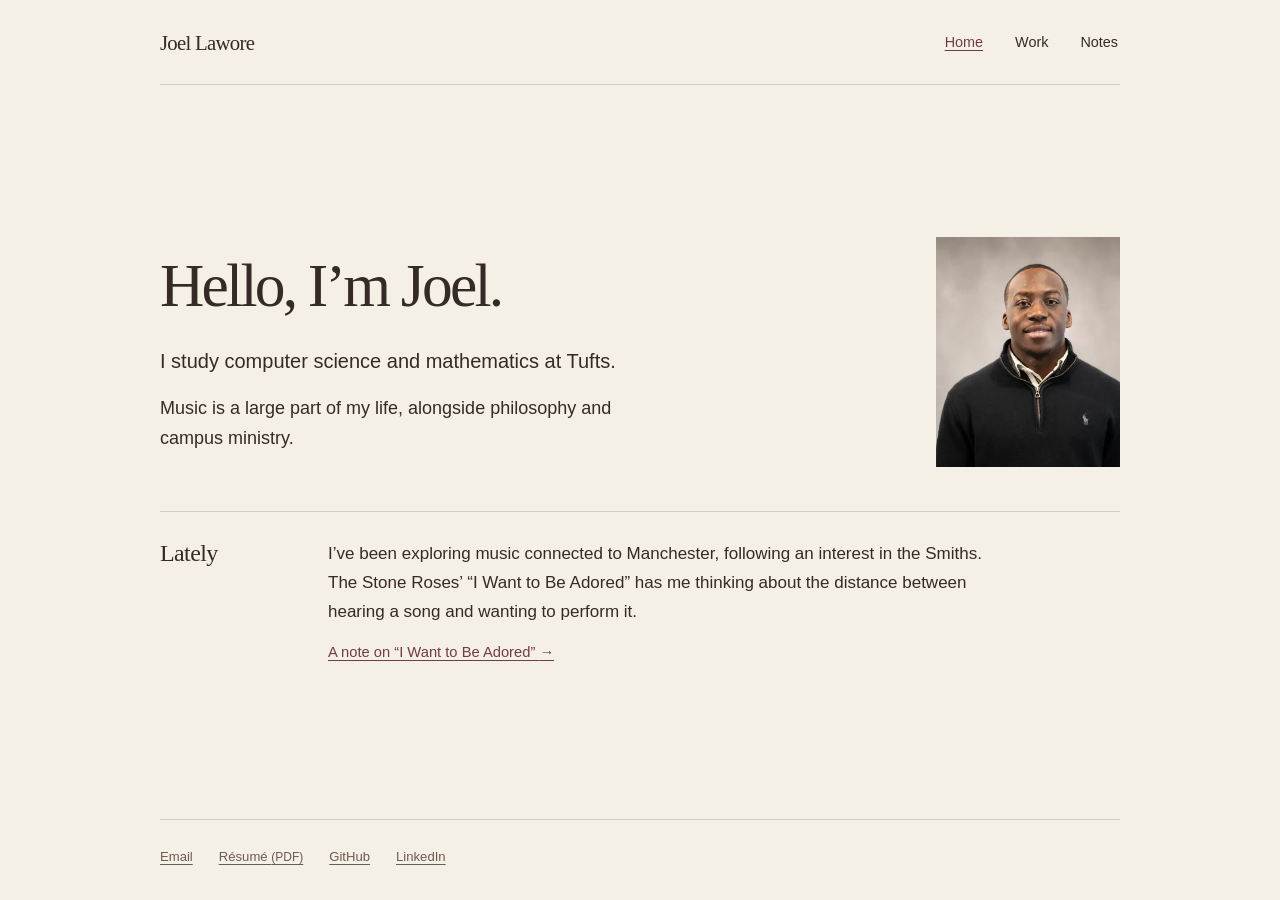
==== commit 970b833e: "Make the portfolio a personal home with work and notes Update the design brief around a restrained p" ====
--- a/index.html
+++ b/index.html
@@ -3,8 +3,8 @@
 <head>
   <meta charset="utf-8">
   <meta name="viewport" content="width=device-width, initial-scale=1">
-  <meta name="description" content="Joel Lawore studies computer science and mathematics at Tufts University. Software engineering, systems, and machine learning. Available for full-time roles in 2027.">
-  <meta name="theme-color" content="#f7f4ed">
+  <meta name="description" content="Joel Lawore’s home on the web. Computer science and mathematics at Tufts, selected work, and notes on music and other interests.">
+  <meta name="theme-color" content="#f5f0e6">
   <title>Joel Lawore</title>
   <link rel="icon" href="assets/favicon.svg" type="image/svg+xml">
   <link rel="stylesheet" href="styles.css">
@@ -12,36 +12,39 @@
 <body class="home">
   <a class="skip-link" href="#main">Skip to content</a>
   <header class="site-header shell">
-    <a class="brand" href="index.html" aria-current="page">Joel Lawore</a>
+    <a class="brand" href="index.html">Joel Lawore</a>
     <nav class="nav" aria-label="Primary navigation">
+      <a href="index.html" aria-current="page">Home</a>
       <a href="work.html">Work</a>
-      <a href="about.html">About</a>
-      <a href="assets/joel-lawore-resume.pdf">Résumé</a>
+      <a href="notes.html">Notes</a>
     </nav>
   </header>
   <main id="main" class="shell" tabindex="-1">
-    <div class="home-intro">
-      <div>
-        <p class="eyebrow">Computer science &amp; mathematics · Tufts</p>
-        <h1>Joel Lawore</h1>
-        <p class="home-lede">I build interpreters, evaluate machine learning models, and make software easier to use.</p>
-        <p class="home-experience">I’m studying at Tufts University. At Wabtec, I worked on software automation and enterprise AI across two summer internships.</p>
-        <p class="availability">Available for full-time SWE &amp; FDE roles in 2027</p>
-        <a class="home-work-link text-link" href="work.html">Explore my work <span aria-hidden="true">→</span></a>
+    <div class="home-content">
+      <div class="home-intro">
+        <div class="intro-copy">
+          <h1>Hello, I’m Joel.</h1>
+          <p class="home-lede">I study computer science and mathematics at Tufts.</p>
+          <p>Music is a large part of my life, alongside philosophy and campus ministry.</p>
+        </div>
+        <img class="portrait" src="assets/joel-lawore-320.webp" srcset="assets/joel-lawore-320.webp 320w, assets/joel-lawore-640.webp 640w" sizes="(max-width: 700px) 144px, 184px" width="320" height="400" alt="Joel Lawore" fetchpriority="high" decoding="async">
       </div>
-      <figure class="portrait">
-        <img src="assets/joel-lawore-320.webp" srcset="assets/joel-lawore-320.webp 320w, assets/joel-lawore-640.webp 640w" sizes="(max-width: 900px) 200px, 256px" width="320" height="400" alt="Joel Lawore" fetchpriority="high" decoding="async">
-        <figcaption>Joel Lawore</figcaption>
-      </figure>
+      <section class="lately" aria-labelledby="lately">
+        <h2 id="lately">Lately</h2>
+        <div>
+          <p>I’ve been exploring music connected to Manchester, following an interest in the Smiths. The Stone Roses’ “I Want to Be Adored” has me thinking about the distance between hearing a song and wanting to perform it.</p>
+          <a class="text-link" href="notes/i-want-to-be-adored.html">A note on “I Want to Be Adored” <span aria-hidden="true">→</span></a>
+        </div>
+      </section>
     </div>
   </main>
   <footer class="site-footer shell">
-    <div class="social-links">
+    <nav class="footer-links" aria-label="Contact and profiles">
       <a href="mailto:joellawore@gmail.com">Email</a>
+      <a href="assets/joel-lawore-resume.pdf">Résumé <span class="file-type">(PDF)</span></a>
       <a href="https://github.com/joellawore" rel="me">GitHub</a>
       <a href="https://www.linkedin.com/in/joellawore" rel="me">LinkedIn</a>
-    </div>
-    <p>Tufts University · Class of 2027</p>
+    </nav>
   </footer>
 </body>
 </html>
--- a/styles.css
+++ b/styles.css
@@ -1,134 +1,151 @@
 :root {
   color-scheme: light;
-  --paper: #f7f4ed;
-  --ink: #26251f;
-  --muted: #625e54;
-  --accent: #8a402b;
-  --rule: #d6d0c4;
+  --paper: #f5f0e6;
+  --ink: #352a25;
+  --muted: #6b5b50;
+  --accent: #713b46;
+  --rule: #d8cdbd;
   --serif: Georgia, "Times New Roman", serif;
   --sans: -apple-system, BlinkMacSystemFont, "Segoe UI", Arial, sans-serif;
 }
 * { box-sizing: border-box; }
-html { scroll-padding-top: 24px; }
-body { margin: 0; background: var(--paper); color: var(--ink); font: 1rem/1.65 var(--sans); -webkit-font-smoothing: antialiased; }
-::selection { background: #e6cdbd; color: var(--ink); }
+html { scroll-padding-top: 28px; }
+body { margin: 0; background: var(--paper); color: var(--ink); font: 1.0625rem/1.7 var(--sans); -webkit-font-smoothing: antialiased; }
+::selection { background: #e1ccd0; color: var(--ink); }
 a { color: inherit; text-decoration-thickness: 1px; text-underline-offset: .23em; }
 a:hover { color: var(--accent); }
-a:focus-visible, [tabindex="-1"]:focus-visible { outline: 2px solid var(--accent); outline-offset: 5px; }
+a:focus-visible, summary:focus-visible, [tabindex="-1"]:focus-visible { outline: 2px solid var(--accent); outline-offset: 5px; }
 p, h1, h2, h3, figure { margin: 0; }
 p + p { margin-top: 1.1em; }
-h1, h2, h3 { font-family: var(--serif); font-weight: 400; line-height: 1.08; }
-h1 { font-size: clamp(3.25rem, 6.4vw, 5.5rem); letter-spacing: -.055em; }
-h2 { font-size: 2rem; letter-spacing: -.035em; }
-h3 { font-size: 1.55rem; letter-spacing: -.025em; }
+h1, h2, h3 { font-family: var(--serif); font-weight: 400; line-height: 1.15; text-wrap: balance; }
+h1 { font-size: clamp(2.8rem, 5vw, 4rem); letter-spacing: -.045em; }
+h2 { font-size: 1.8rem; letter-spacing: -.025em; }
+h3 { font-size: 1.6rem; letter-spacing: -.025em; }
 img { display: block; max-width: 100%; height: auto; }
-.shell { width: min(1120px, calc(100% - 96px)); margin-inline: auto; }
-.skip-link { position: absolute; top: 12px; left: 12px; z-index: 10; padding: 8px 16px; background: var(--paper); transform: translateY(-160%); }
+.shell { width: min(960px, calc(100% - 80px)); margin-inline: auto; }
+.skip-link { position: absolute; top: 12px; left: 12px; z-index: 10; padding: 8px 16px; background: var(--paper); transform: translateY(-170%); }
 .skip-link:focus { transform: translateY(0); }
-.site-header { display: flex; justify-content: space-between; align-items: center; gap: 24px; padding-block: 28px; border-bottom: 1px solid var(--rule); }
+.site-header { display: flex; justify-content: space-between; align-items: center; gap: 24px; padding-block: 24px; border-bottom: 1px solid var(--rule); }
 .brand { font-family: var(--serif); font-size: 1.3rem; letter-spacing: -.035em; text-decoration: none; }
 .nav { display: flex; flex-wrap: wrap; gap: 28px; font-size: .9rem; }
-.nav a { padding-block: 4px; text-decoration: none; }
-.nav a:hover, .nav a[aria-current="page"], .nav a[aria-current="location"] { text-decoration: underline; }
+.nav a { display: inline-block; padding: 6px 2px; text-decoration: none; }
+.nav a:hover, .nav a[aria-current] { text-decoration: underline; }
 .nav a[aria-current] { color: var(--accent); }
-.eyebrow { color: var(--accent); font-size: .76rem; letter-spacing: .1em; text-transform: uppercase; }
+.text-link { color: var(--accent); }
 .muted, figcaption { color: var(--muted); }
-.text-link { color: var(--accent); }
-.site-footer { display: flex; justify-content: space-between; align-items: baseline; gap: 20px; padding-block: 24px; margin-top: 88px; border-top: 1px solid var(--rule); color: var(--muted); font-size: .8rem; }
-.social-links { display: flex; flex-wrap: wrap; gap: 24px; }
-/* The home page grows with its content; smaller and shorter screens scroll. */
+.entry-meta, .project-meta { color: var(--muted); font-size: .82rem; }
+.site-footer { padding-block: 22px 28px; margin-top: 72px; border-top: 1px solid var(--rule); color: var(--muted); font-size: .82rem; }
+.footer-links { display: flex; flex-wrap: wrap; column-gap: 26px; row-gap: 6px; }
+.footer-links a { display: inline-block; padding-block: 4px; }
+.file-type { font-size: .75rem; }
+
+/* Home has no fixed height or clipped content. */
 .home { min-height: 100svh; display: flex; flex-direction: column; }
-.home main { flex: 1; display: flex; align-items: center; }
-.home-intro { width: 100%; display: grid; grid-template-columns: minmax(0, 1fr) 256px; align-items: center; gap: 80px; padding-block: 64px; }
-.home h1 { margin-top: 22px; font-size: clamp(4rem, 7.9vw, 7rem); }
-.home-lede { max-width: 34em; margin-top: 26px; font-size: 1.2rem; line-height: 1.6; text-wrap: pretty; }
-.home-experience { max-width: 36em; margin-top: 18px; color: var(--muted); }
-.availability { margin-top: 28px; color: var(--accent); font-size: .9rem; }
-.home-work-link { display: inline-block; margin-top: 24px; }
-.portrait img { width: 256px; aspect-ratio: 4 / 5; }
-.portrait figcaption { margin-top: 12px; font-size: .75rem; }
+.home main { flex: 1; display: flex; align-items: center; padding-block: 48px; }
+.home-content { width: 100%; }
+.home-intro { display: grid; grid-template-columns: minmax(0, 1fr) 184px; gap: 72px; align-items: center; }
+.intro-copy { max-width: 31em; }
+.intro-copy p { text-wrap: pretty; }
+.home-intro:not(:has(.portrait)) { grid-template-columns: 1fr; }
+.home h1 { font-size: clamp(2.9rem, 4.8vw, 4rem); }
+.home-lede { margin-top: 24px; font-size: 1.25rem; line-height: 1.6; }
+.intro-copy p + p { margin-top: 16px; font-size: 1.125rem; }
+.portrait { width: 184px; aspect-ratio: 4 / 5; }
+.lately { display: grid; grid-template-columns: 136px minmax(0, 1fr); gap: 32px; margin-top: 44px; padding-top: 28px; border-top: 1px solid var(--rule); }
+.lately h2 { font-size: 1.5rem; }
+.lately p { max-width: 39em; }
+.lately .text-link { display: inline-block; margin-top: 14px; font-size: .92rem; }
 .home .site-footer { margin-top: 0; }
-.page-intro { padding-block: 72px 56px; }
-.page-intro h1 { margin-top: 18px; }
-.page-intro .lede { max-width: 35em; margin-top: 24px; font-size: 1.15rem; }
+
+.page-intro { padding-block: 56px 44px; }
+.page-intro .lede { max-width: 35em; margin-top: 20px; font-size: 1.15rem; }
+.availability { max-width: 45em; margin-top: 24px; font-size: .88rem; color: var(--muted); }
+.work-section { padding-block: 32px 40px; border-top: 1px solid var(--rule); }
+.work-section > h2 { margin-bottom: 32px; }
+.experience-list { max-width: 41em; }
+.experience + .experience { margin-top: 36px; }
+.experience h3 { margin-top: 6px; }
+.experience .role { margin: 6px 0 12px; font-size: .86rem; color: var(--muted); }
+details { margin-top: 16px; }
+summary { width: fit-content; max-width: 100%; color: var(--accent); cursor: pointer; font-size: .92rem; text-decoration: underline; text-underline-offset: .23em; }
+summary:hover { color: var(--ink); }
+.disclosure-body { margin-top: 16px; padding-left: 20px; max-width: 39em; }
+.disclosure-body p { font-size: .95rem; }
 .project-list { list-style: none; padding: 0; margin: 0; }
-.project-row { display: grid; grid-template-columns: 160px minmax(0, 1fr); gap: 40px; padding-block: 36px 40px; border-top: 1px solid var(--rule); }
-.project-number { color: var(--muted); font-size: .8rem; }
-.project-number span { display: block; margin-top: 8px; }
-.project-row h2 { max-width: 28ch; font-size: 2.25rem; }
-.project-row h2 a { text-decoration: none; }
-.project-row h2 a:hover { text-decoration: underline; }
-.project-row p { max-width: 40em; margin-top: 16px; }
-.project-row .text-link { display: inline-block; margin-top: 16px; font-size: .9rem; }
-.other-work { display: grid; grid-template-columns: 160px minmax(0, 1fr); gap: 40px; padding-top: 32px; border-top: 1px solid var(--rule); }
-.other-work h2 { font: 1rem/1.65 var(--sans); letter-spacing: 0; }
-.other-work ul { padding-left: 1.1em; margin: 0; }
-.other-work li + li { margin-top: 8px; }
-.about-intro { display: grid; grid-template-columns: 1fr 1.25fr; gap: 80px; padding-block: 72px 56px; }
-.about-intro h1 { margin-top: 18px; }
-.about-copy { padding-top: 4px; }
-.about-copy .lede { font-size: 1.2rem; }
-.about-section { display: grid; grid-template-columns: 1fr 1.25fr; gap: 80px; border-top: 1px solid var(--rule); padding-block: 36px 44px; }
-.experience + .experience { margin-top: 36px; }
-.experience .date { margin-bottom: 8px; color: var(--muted); font-size: .8rem; }
-.experience h3 { margin-bottom: 8px; }
-.experience .role { margin: 0 0 14px; font-size: .9rem; color: var(--accent); }
-.case { max-width: 920px; }
-.case .page-intro { padding-bottom: 40px; }
+.project-row { display: grid; grid-template-columns: 160px minmax(0, 1fr); gap: 36px; padding-block: 28px 32px; border-top: 1px solid var(--rule); }
+.project-row:first-child { padding-top: 0; border-top: 0; }
+.project-row h3 a { text-decoration: none; }
+.project-row h3 a:hover { text-decoration: underline; }
+.project-row p:not(.entry-meta) { max-width: 34em; margin-top: 12px; }
+.project-row .text-link { display: inline-block; margin-top: 14px; font-size: .9rem; }
+.other-work { padding-top: 22px; margin-top: 0; border-top: 1px solid var(--rule); }
+.other-work ul { padding-left: 20px; }
+.other-work li + li { margin-top: 10px; }
+
+.case { max-width: 860px; }
 .breadcrumb { font-size: .85rem; color: var(--muted); }
-.case h1 { max-width: 19ch; font-size: clamp(2.8rem, 5.4vw, 4.5rem); margin-top: 24px; }
-.case .lede { max-width: 37em; font-size: 1.2rem; }
-.project-meta { margin-top: 28px; color: var(--muted); font-size: .85rem; }
-.case-section { display: grid; grid-template-columns: 160px minmax(0, 1fr); gap: 40px; border-top: 1px solid var(--rule); padding-block: 32px 40px; }
-.case-section h2 { font-size: 1.5rem; }
+.case h1 { max-width: 20ch; margin-top: 24px; font-size: clamp(2.6rem, 4.5vw, 3.75rem); }
+.project-meta { margin-top: 24px; }
+.case-section { display: grid; grid-template-columns: 144px minmax(0, 1fr); gap: 36px; border-top: 1px solid var(--rule); padding-block: 30px 36px; }
+.case-section h2 { font-size: 1.4rem; }
 .case-section ul { padding-left: 1.2em; margin-block: 0; }
 .case-section li + li { margin-top: 12px; }
-.case-section figure { margin-top: 28px; }
-figcaption { margin-top: 16px; font-size: .8rem; line-height: 1.5; }
-.process { display: grid; grid-template-columns: 1fr 1fr 1fr; gap: 24px; border-block: 1px solid var(--rule); padding-block: 20px; }
-.process div { min-width: 0; }
+.case-section figure { margin-top: 26px; }
+figcaption { margin-top: 14px; font-size: .82rem; line-height: 1.6; }
+.process { display: grid; grid-template-columns: repeat(3, minmax(0, 1fr)); gap: 20px; border-block: 1px solid var(--rule); padding-block: 20px; }
 .process span { display: block; color: var(--accent); font-size: .75rem; margin-bottom: 8px; }
-.process strong { display: block; font-size: .95rem; font-weight: 500; }
+.process strong { display: block; font-size: .92rem; font-weight: 500; }
 .process small { display: block; margin-top: 8px; color: var(--muted); font-size: .8rem; }
 .results { width: 100%; border-collapse: collapse; font-size: .9rem; margin-top: 24px; }
 .results th, .results td { text-align: left; padding: 12px 8px 12px 0; border-bottom: 1px solid var(--rule); }
 .results th { font-weight: 500; }
 .results td:last-child { font-variant-numeric: tabular-nums; white-space: nowrap; }
 .note { margin-top: 20px; color: var(--muted); font-size: .85rem; }
-.case-end { display: flex; justify-content: space-between; flex-wrap: wrap; gap: 20px; padding-top: 28px; border-top: 1px solid var(--rule); font-size: .9rem; }
-@media (min-width: 1600px) { .home-intro { gap: 120px; } }
-@media (max-width: 900px) {
-  .shell { width: calc(100% - 64px); }
-  .home-intro { grid-template-columns: minmax(0, 1fr) 200px; gap: 40px; }
-  .portrait img { width: 200px; }
-  .home h1 { font-size: 4.8rem; }
-  .about-intro, .about-section { grid-template-columns: 1fr 1.6fr; gap: 40px; }
-  .project-row, .other-work, .case-section { grid-template-columns: 120px minmax(0, 1fr); gap: 32px; }
+.case-end, .reading-end { display: flex; justify-content: space-between; flex-wrap: wrap; gap: 20px; padding-top: 26px; border-top: 1px solid var(--rule); font-size: .9rem; }
+
+.note-entry { padding-block: 28px 36px; max-width: 42em; border-top: 1px solid var(--rule); }
+.note-entry h2 { margin-top: 10px; }
+.note-entry h2 a { text-decoration: none; }
+.note-entry h2 a:hover { text-decoration: underline; }
+.note-entry > p:not(.entry-meta) { margin-top: 16px; }
+.note-entry .text-link { display: inline-block; margin-top: 18px; font-size: .92rem; }
+.reading-page { min-height: 100svh; display: flex; flex-direction: column; }
+.reading { max-width: 680px; flex: 1; }
+.reading .page-intro { padding-bottom: 32px; }
+.reading .entry-meta { margin-top: 32px; }
+.reading h1 { margin-top: 14px; max-width: 17ch; }
+.note-prose { font-size: 1.125rem; line-height: 1.8; }
+.reading-end { margin-top: 40px; }
+
+@media (max-width: 850px) {
+  .home-intro { gap: 40px; }
+  .project-row { grid-template-columns: 130px minmax(0, 1fr); gap: 28px; }
+  .case-section { grid-template-columns: 120px minmax(0, 1fr); gap: 28px; }
 }
-@media (max-width: 640px) {
+@media (max-width: 700px) {
   .shell { width: calc(100% - 40px); }
-  .site-header { padding-block: 20px; gap: 16px; }
+  .site-header { padding-block: 18px; gap: 16px; }
   .brand { font-size: 1.15rem; }
-  .nav { gap: 18px; font-size: .85rem; }
-  .home-intro { grid-template-columns: 1fr; gap: 40px; padding-block: 48px; }
-  .home h1 { font-size: clamp(3.7rem, 13vw, 4.8rem); margin-top: 16px; }
-  .home-lede { font-size: 1.1rem; margin-top: 22px; }
-  .portrait { max-width: 200px; }
-  .portrait img { width: 200px; }
-  .site-footer { flex-direction: column; gap: 14px; margin-top: 56px; }
-  .page-intro { padding-block: 48px 40px; }
+  .nav { gap: 16px; font-size: .85rem; }
+  .home main { padding-block: 40px; }
+  .home-intro { grid-template-columns: 1fr; gap: 28px; }
+  .home h1 { font-size: clamp(2.7rem, 10.5vw, 3.6rem); }
+  .home-lede { font-size: 1.15rem; margin-top: 22px; }
+  .intro-copy p + p { font-size: 1.0625rem; }
+  .portrait { width: 144px; }
+  .lately { grid-template-columns: 1fr; gap: 18px; margin-top: 32px; padding-top: 24px; }
+  .page-intro { padding-block: 40px 32px; }
   .page-intro .lede { font-size: 1.05rem; }
-  .project-row, .other-work { grid-template-columns: 1fr; gap: 16px; padding-block: 28px 32px; }
-  .project-number span { display: inline; margin-left: 16px; }
-  .project-row h2 { font-size: 1.9rem; }
-  .about-intro { grid-template-columns: 1fr; gap: 28px; padding-block: 48px 40px; }
-  .about-section { grid-template-columns: 1fr; gap: 24px; padding-block: 28px 36px; }
-  .case-section { grid-template-columns: 1fr; gap: 20px; padding-block: 28px 36px; }
+  .site-footer { margin-top: 48px; }
+  .footer-links { column-gap: 22px; }
+  .project-row, .case-section { grid-template-columns: 1fr; gap: 16px; padding-block: 24px 28px; }
+  .work-section { padding-block: 28px 32px; }
+  .work-section > h2 { margin-bottom: 28px; }
   .process { gap: 16px; }
   .process strong { font-size: .85rem; }
   .process small { font-size: .75rem; }
 }
 @media (max-width: 360px) {
-  .site-header { align-items: flex-start; flex-direction: column; gap: 10px; }
+  .site-header { align-items: flex-start; flex-direction: column; gap: 6px; }
   .process { grid-template-columns: 1fr; }
 }
